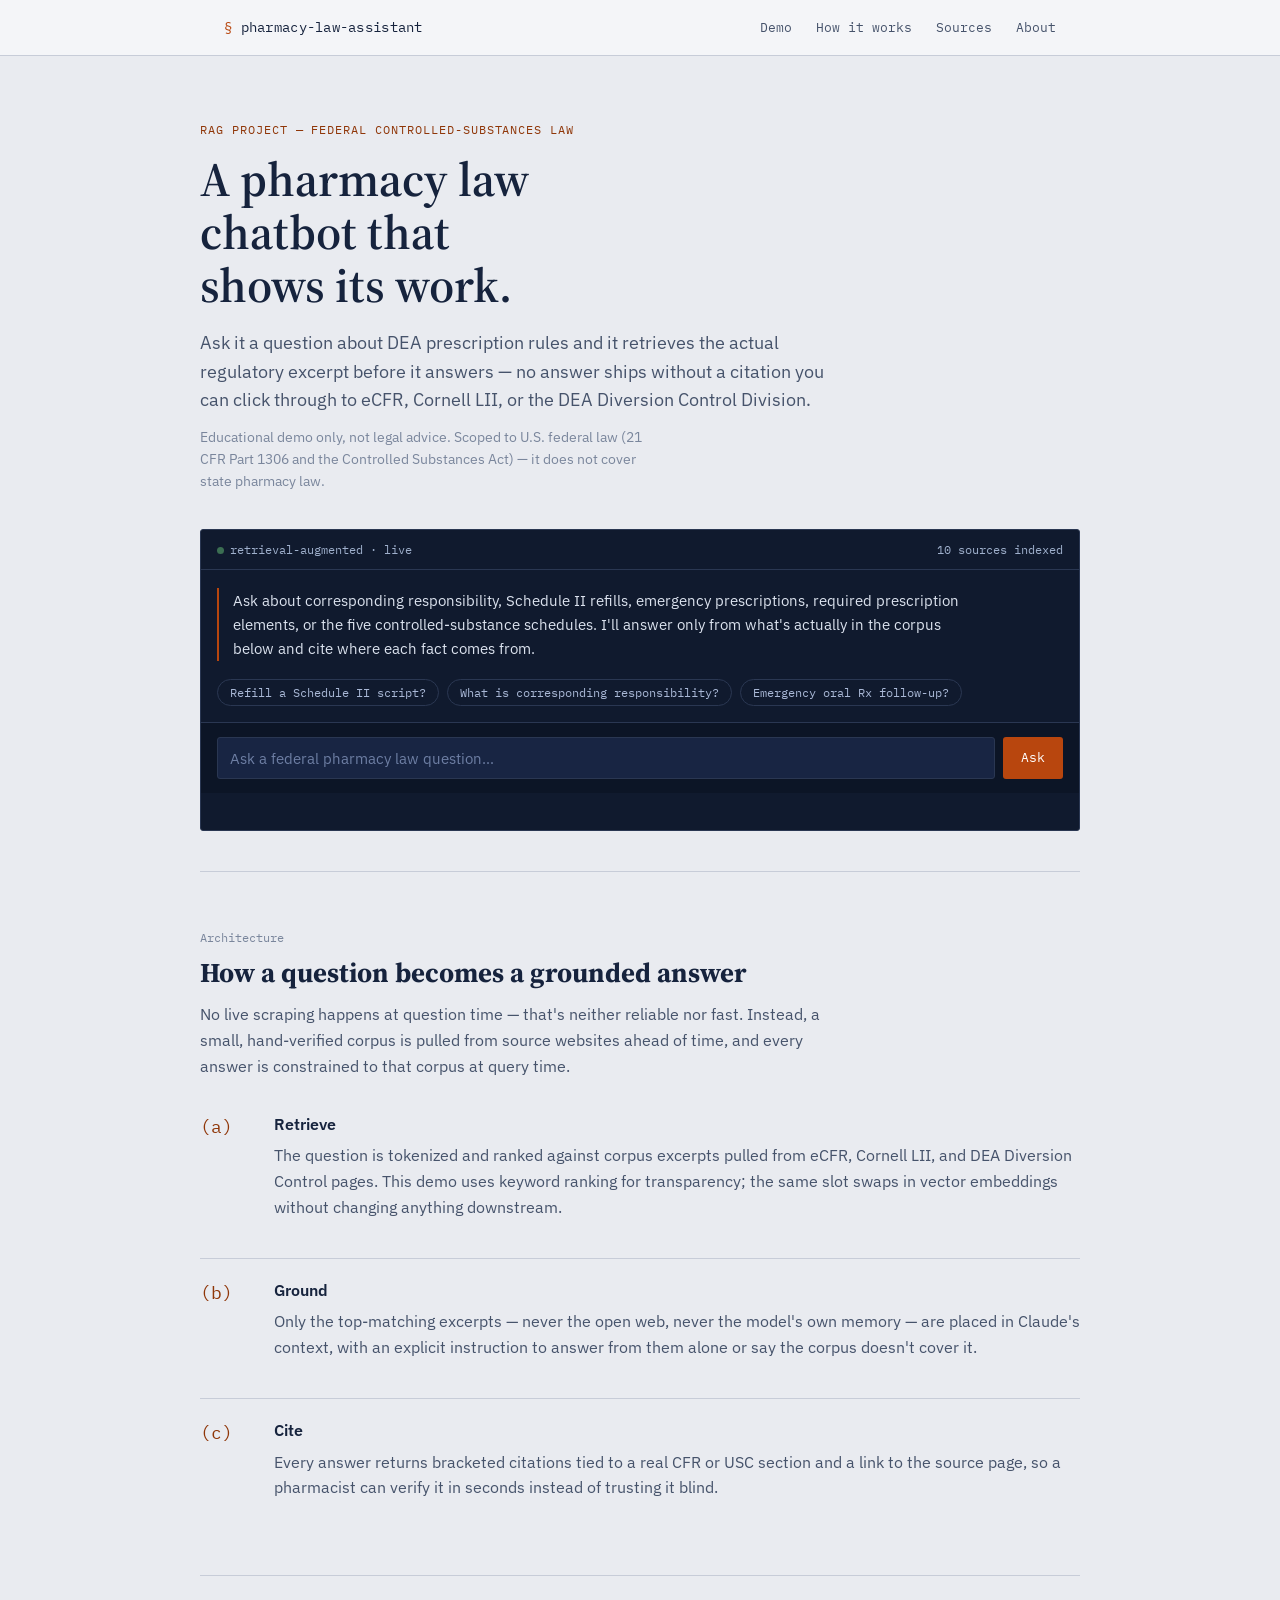
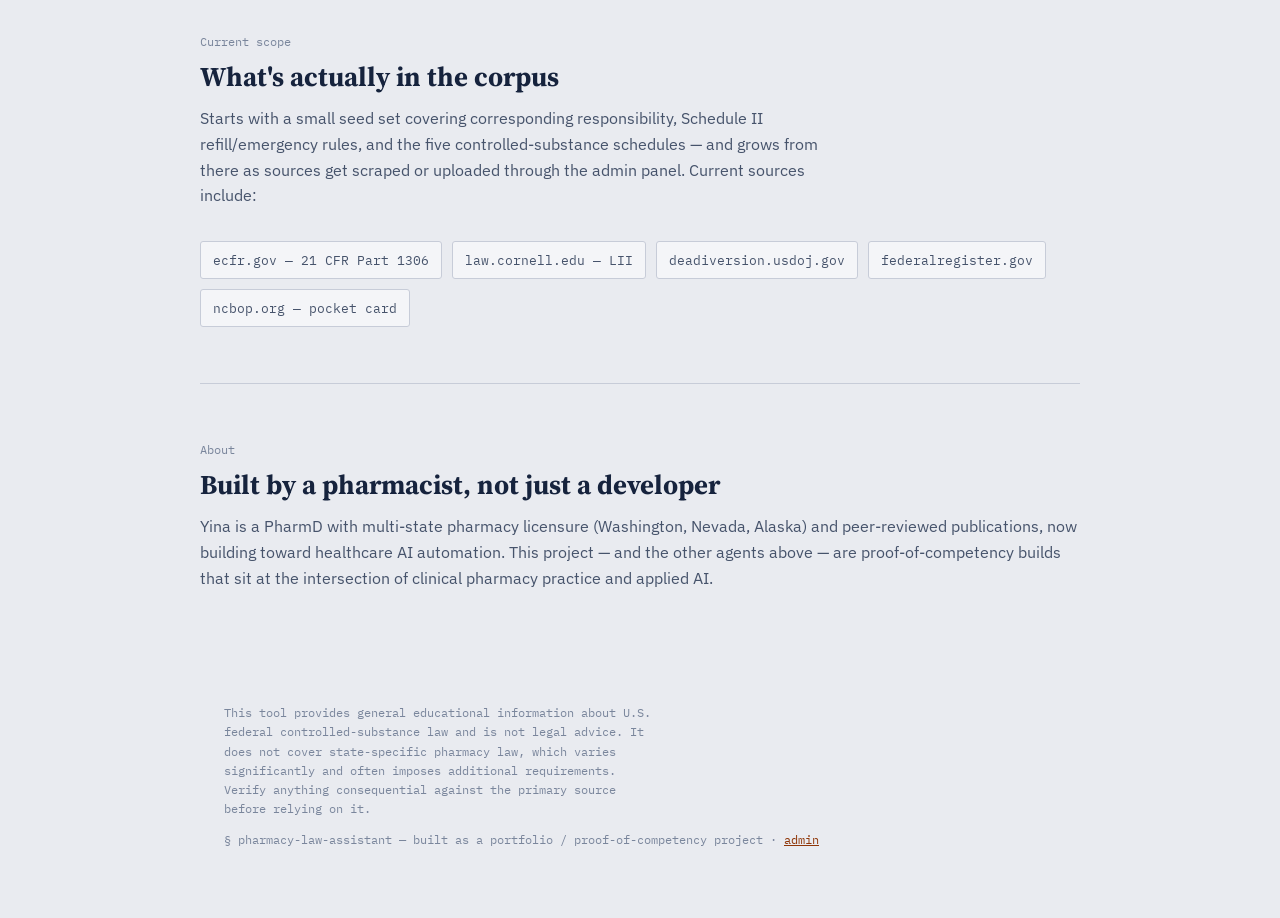
==== index.html @ c4effa5c "Update index page" ====
<!DOCTYPE html>
<html lang="en">
<head>
<meta charset="UTF-8">
<meta name="viewport" content="width=device-width, initial-scale=1.0">
<title>Pharmacy Law Assistant — RAG chatbot over federal controlled-substance law</title>
<meta name="description" content="A retrieval-augmented pharmacy law chatbot: every answer is grounded in real DEA and CFR text, with citations back to the source.">
<link rel="preconnect" href="https://fonts.googleapis.com">
<link rel="preconnect" href="https://fonts.gstatic.com" crossorigin>
<link href="https://fonts.googleapis.com/css2?family=Source+Serif+4:opsz,wght@8..60,500;8..60,600;8..60,700&family=IBM+Plex+Sans:wght@400;500;600&family=IBM+Plex+Mono:wght@400;500&display=swap" rel="stylesheet">
<link rel="stylesheet" href="styles.css">
</head>
<body>

<header class="site-header">
  <div class="wrap">
    <a class="brand" href="#top"><span class="brand-mark">§</span> pharmacy-law-assistant</a>
    <nav class="site-nav">
      <a href="#demo">Demo</a>
      <a href="#how">How it works</a>
      <a href="#scope">Sources</a>
     <!-- <a href="#projects">Other projects</a> -->
      <a href="#about">About</a>
    </nav>
  </div>
</header>

<main id="top">
  <section class="hero wrap">
    <p class="eyebrow">RAG project — federal controlled-substances law</p>
    <h1>A pharmacy law chatbot that shows its work.</h1>
    <p class="lede">
      Ask it a question about DEA prescription rules and it retrieves the actual regulatory
      excerpt before it answers — no answer ships without a citation you can click through
      to eCFR, Cornell LII, or the DEA Diversion Control Division.
    </p>
    <p class="disclaimer-line">
      Educational demo only, not legal advice. Scoped to U.S. federal law (21 CFR Part 1306
      and the Controlled Substances Act) — it does not cover state pharmacy law.
    </p>

    <div class="demo" id="demo">
      <div class="demo-titlebar">
        <span><span class="dot"></span>retrieval-augmented · live</span>
        <span id="corpus-count">10 sources indexed</span>
      </div>
      <div id="chat-log">
        <div class="msg msg-answer">
          <div class="answer-text">Ask about corresponding responsibility, Schedule II refills, emergency prescriptions, required prescription elements, or the five controlled-substance schedules. I'll answer only from what's actually in the corpus below and cite where each fact comes from.</div>
        </div>
      </div>
      <div class="chip-row">
        <button class="sample-chip" type="button" data-q="Can a pharmacist refill a Schedule II prescription?">Refill a Schedule II script?</button>
        <button class="sample-chip" type="button" data-q="What does corresponding responsibility mean for a pharmacist?">What is corresponding responsibility?</button>
        <button class="sample-chip" type="button" data-q="What has to happen after a doctor calls in an emergency Schedule II prescription?">Emergency oral Rx follow-up?</button>
      </div>
      <form class="demo-form" id="chat-form">
        <input type="text" id="chat-input" placeholder="Ask a federal pharmacy law question…" autocomplete="off" maxlength="300">
        <button type="submit" id="chat-submit">Ask</button>
      </form>
      <p class="demo-note" id="demo-note"></p>
    </div>
  </section>

  <section class="block wrap" id="how">
    <p class="section-kicker">Architecture</p>
    <h2>How a question becomes a grounded answer</h2>
    <p class="intro">
      No live scraping happens at question time — that's neither reliable nor fast. Instead,
      a small, hand-verified corpus is pulled from source websites ahead of time, and every
      answer is constrained to that corpus at query time.
    </p>
    <div class="clauses">
      <div class="clause">
        <div class="letter">(a)</div>
        <div>
          <h3>Retrieve</h3>
          <p>The question is tokenized and ranked against corpus excerpts pulled from eCFR, Cornell LII, and DEA Diversion Control pages. This demo uses keyword ranking for transparency; the same slot swaps in vector embeddings without changing anything downstream.</p>
        </div>
      </div>
      <div class="clause">
        <div class="letter">(b)</div>
        <div>
          <h3>Ground</h3>
          <p>Only the top-matching excerpts — never the open web, never the model's own memory — are placed in Claude's context, with an explicit instruction to answer from them alone or say the corpus doesn't cover it.</p>
        </div>
      </div>
      <div class="clause">
        <div class="letter">(c)</div>
        <div>
          <h3>Cite</h3>
          <p>Every answer returns bracketed citations tied to a real CFR or USC section and a link to the source page, so a pharmacist can verify it in seconds instead of trusting it blind.</p>
        </div>
      </div>
    </div>
  </section>

  <section class="block wrap" id="scope">
    <p class="section-kicker">Current scope</p>
    <h2>What's actually in the corpus</h2>
    <p class="intro">
      Starts with a small seed set covering corresponding responsibility, Schedule II
      refill/emergency rules, and the five controlled-substance schedules — and grows
      from there as sources get scraped or uploaded through the admin panel. Current sources include:
    </p>
    <div class="source-list">
      <a class="source-pill" href="https://www.ecfr.gov/current/title-21/chapter-II/part-1306" target="_blank" rel="noopener">ecfr.gov — 21 CFR Part 1306</a>
      <a class="source-pill" href="https://www.law.cornell.edu/uscode/text/21/812" target="_blank" rel="noopener">law.cornell.edu — LII</a>
      <a class="source-pill" href="https://www.deadiversion.usdoj.gov/faq/prescriptions-faq.html" target="_blank" rel="noopener">deadiversion.usdoj.gov</a>
      <a class="source-pill" href="https://www.federalregister.gov" target="_blank" rel="noopener">federalregister.gov</a>
      <a class="source-pill" href="https://www.ncbop.org" target="_blank" rel="noopener">ncbop.org — pocket card</a>
    </div>
  </section>
<!--
  <section class="block wrap" id="projects">
    <p class="section-kicker">Portfolio</p>
    <h2>Other clinical AI agents in progress</h2>
    <p class="intro">Part of a broader set of clinical AI agents built to demonstrate applied pharmacy + AI competency.</p>
    <div class="docket">
      <div class="docket-row">
        <div class="no">01</div>
        <div>
          <h3>Polypharmacy reconciliation agent</h3>
          <p>Helps caregivers reconcile medication lists across prescribers and flag interactions.</p>
        </div>
      </div>
      <div class="docket-row">
        <div class="no">02</div>
        <div>
          <h3>OTC / supplement safety assistant</h3>
          <p>Screens over-the-counter and supplement combinations for interaction and duplication risk.</p>
        </div>
      </div>
      <div class="docket-row">
        <div class="no">03</div>
        <div>
          <h3>Drug shortage finder</h3>
          <p>Surfaces current shortage status and clinically reasonable alternatives.</p>
        </div>
      </div>
      <div class="docket-row">
        <div class="no">04</div>
        <div>
          <h3>Clinical trial matching agent</h3>
          <p>Matches patient profiles against active trial eligibility criteria.</p>
        </div>
      </div>
      <div class="docket-row">
        <div class="no">05</div>
        <div>
          <h3>Prior authorization documentation assistant</h3>
          <p>Two-stage assistant that drafts and then reviews PA documentation before submission.</p>
        </div>
      </div>
    </div>
  </section>
-->

  <section class="block wrap" id="about">
    <p class="section-kicker">About</p>
    <h2>Built by a pharmacist, not just a developer</h2>
    <div class="about-grid">
      <p>
        Yina is a PharmD with multi-state pharmacy licensure (Washington, Nevada, Alaska) and
        peer-reviewed publications, now building toward healthcare AI automation. This project —
        and the other agents above — are proof-of-competency builds that sit at the intersection
        of clinical pharmacy practice and applied AI.
      </p>
    </div>
  </section>
</main>

<footer class="site-footer">
  <div class="wrap">
    <p class="foot-disclaimer">
      This tool provides general educational information about U.S. federal controlled-substance
      law and is not legal advice. It does not cover state-specific pharmacy law, which varies
      significantly and often imposes additional requirements. Verify anything consequential
      against the primary source before relying on it.
    </p>
    <p>§ pharmacy-law-assistant — built as a portfolio / proof-of-competency project · <a href="admin.html">admin</a></p>
  </div>
</footer>

<script src="script.js"></script>
</body>
</html>
---- styles.css ----
/* ---------------------------------------------------------------------
   Design tokens
   Subject: federal pharmacy/controlled-substance law. The palette leans
   on statute-paper cool grey and prescription-label amber; the numbered
   citation is a real structural device here, not decoration — the
   content genuinely is organized by CFR section numbers.
--------------------------------------------------------------------- */
:root {
  --paper: #e9ebf0;
  --paper-raised: #f4f5f8;
  --ink: #16233d;
  --ink-soft: #46536b;
  --ink-faint: #7a869c;
  --line: #c7ccd8;
  --amber: #b8460e;
  --amber-dark: #8f3608;
  --amber-tint: #f0dfd2;
  --panel-dark: #101a2e;
  --panel-dark-line: #2a3752;
  --ok: #3b6e52;

  --font-display: "Source Serif 4", Georgia, serif;
  --font-body: "IBM Plex Sans", -apple-system, BlinkMacSystemFont, sans-serif;
  --font-mono: "IBM Plex Mono", ui-monospace, SFMono-Regular, monospace;

  --radius: 3px;
  --max: 880px;
}

* { box-sizing: border-box; }

html {
  scroll-behavior: smooth;
}

@media (prefers-reduced-motion: reduce) {
  html { scroll-behavior: auto; }
  * { animation-duration: 0.01ms !important; transition-duration: 0.01ms !important; }
}

body {
  margin: 0;
  background: var(--paper);
  color: var(--ink);
  font-family: var(--font-body);
  font-size: 16px;
  line-height: 1.6;
  -webkit-font-smoothing: antialiased;
}

a { color: var(--amber-dark); }
a:hover { color: var(--amber); }

:focus-visible {
  outline: 2px solid var(--amber);
  outline-offset: 2px;
}

.wrap {
  max-width: var(--max);
  margin: 0 auto;
  padding: 0 24px;
}

/* ---------------------------------- header ---------------------------- */
.site-header {
  border-bottom: 1px solid var(--line);
  background: var(--paper-raised);
  position: sticky;
  top: 0;
  z-index: 20;
}

.site-header .wrap {
  display: flex;
  align-items: baseline;
  justify-content: space-between;
  padding-top: 16px;
  padding-bottom: 16px;
}

.brand {
  font-family: var(--font-mono);
  font-size: 14px;
  letter-spacing: 0.02em;
  color: var(--ink);
  text-decoration: none;
}

.brand .brand-mark { color: var(--amber); }

.site-nav {
  display: flex;
  gap: 24px;
  font-family: var(--font-mono);
  font-size: 13px;
}

.site-nav a {
  color: var(--ink-soft);
  text-decoration: none;
}

.site-nav a:hover { color: var(--amber-dark); }

/* ---------------------------------- hero ------------------------------ */
.hero {
  padding: 64px 0 40px;
  border-bottom: 1px solid var(--line);
}

.eyebrow {
  font-family: var(--font-mono);
  font-size: 12px;
  letter-spacing: 0.08em;
  text-transform: uppercase;
  color: var(--amber-dark);
  margin: 0 0 14px;
}

.hero h1 {
  font-family: var(--font-display);
  font-weight: 600;
  font-size: clamp(2rem, 4.5vw, 3rem);
  line-height: 1.1;
  margin: 0 0 18px;
  max-width: 15ch;
}

.hero p.lede {
  font-size: 1.1rem;
  color: var(--ink-soft);
  max-width: 58ch;
  margin: 0 0 8px;
}

.hero .disclaimer-line {
  font-size: 0.85rem;
  color: var(--ink-faint);
  max-width: 58ch;
}

/* ---------------------------------- chat demo -------------------------- */
.demo {
  margin-top: 36px;
  border: 1px solid var(--panel-dark-line);
  border-radius: var(--radius);
  background: var(--panel-dark);
  overflow: hidden;
}

.demo-titlebar {
  display: flex;
  align-items: center;
  justify-content: space-between;
  padding: 10px 16px;
  border-bottom: 1px solid var(--panel-dark-line);
  font-family: var(--font-mono);
  font-size: 12px;
  color: #9fb0cc;
}

.demo-titlebar .dot {
  display: inline-block;
  width: 7px;
  height: 7px;
  border-radius: 50%;
  background: var(--ok);
  margin-right: 6px;
}

#chat-log {
  max-height: 420px;
  overflow-y: auto;
  padding: 18px 16px;
  display: flex;
  flex-direction: column;
  gap: 16px;
}

.msg {
  max-width: 90%;
}

.msg-question {
  align-self: flex-end;
  color: #eef1f8;
  font-family: var(--font-body);
  font-size: 0.95rem;
  background: #1c2d4d;
  border: 1px solid var(--panel-dark-line);
  padding: 10px 14px;
  border-radius: var(--radius);
}

.msg-answer {
  align-self: flex-start;
  color: #dbe2ee;
  font-size: 0.95rem;
}

.msg-answer .answer-text {
  border-left: 2px solid var(--amber);
  padding-left: 14px;
  white-space: pre-wrap;
}

.msg-answer .sources {
  margin-top: 10px;
  padding-left: 14px;
  display: flex;
  flex-wrap: wrap;
  gap: 6px;
}

.source-chip {
  font-family: var(--font-mono);
  font-size: 11.5px;
  color: #cfe3d4;
  background: rgba(59, 110, 82, 0.18);
  border: 1px solid rgba(59, 110, 82, 0.45);
  border-radius: 999px;
  padding: 3px 10px;
  text-decoration: none;
}

.source-chip:hover { color: #ffffff; }

.msg-error .answer-text { border-left-color: #b8460e; color: #f1c9b8; }

.demo-form {
  display: flex;
  gap: 8px;
  padding: 14px 16px;
  border-top: 1px solid var(--panel-dark-line);
  background: #0c1526;
}

.demo-form input[type="text"] {
  flex: 1;
  background: #182543;
  border: 1px solid var(--panel-dark-line);
  color: #eef1f8;
  font-family: var(--font-body);
  font-size: 0.95rem;
  padding: 10px 12px;
  border-radius: var(--radius);
}

.demo-form input[type="text"]::placeholder { color: #6d7ea3; }

.demo-form button {
  font-family: var(--font-mono);
  font-size: 13px;
  background: var(--amber);
  color: #fff;
  border: none;
  border-radius: var(--radius);
  padding: 0 18px;
  cursor: pointer;
}

.demo-form button:hover { background: var(--amber-dark); }
.demo-form button:disabled { opacity: 0.5; cursor: default; }

.chip-row {
  display: flex;
  flex-wrap: wrap;
  gap: 8px;
  padding: 0 16px 16px;
}

.sample-chip {
  font-family: var(--font-mono);
  font-size: 12px;
  color: #a9b8d6;
  background: transparent;
  border: 1px solid var(--panel-dark-line);
  border-radius: 999px;
  padding: 5px 12px;
  cursor: pointer;
}

.sample-chip:hover { border-color: var(--amber); color: #fff; }

.demo-note {
  font-family: var(--font-mono);
  font-size: 11.5px;
  color: #6d7ea3;
  padding: 0 16px 14px;
}

/* ---------------------------------- section shell ---------------------- */
section.block {
  padding: 56px 0;
  border-bottom: 1px solid var(--line);
}

section.block:last-of-type { border-bottom: none; }

.block h2 {
  font-family: var(--font-display);
  font-size: 1.7rem;
  margin: 0 0 8px;
}

.block .section-kicker {
  font-family: var(--font-mono);
  font-size: 12px;
  color: var(--ink-faint);
  margin: 0 0 4px;
}

.block > p.intro {
  color: var(--ink-soft);
  max-width: 62ch;
  margin: 0 0 32px;
}

/* ---------------------------------- how it works clauses ---------------- */
.clauses {
  display: grid;
  gap: 20px;
}

.clause {
  display: grid;
  grid-template-columns: 56px 1fr;
  gap: 18px;
  padding: 18px 0;
  border-top: 1px solid var(--line);
}

.clause:first-child { border-top: none; padding-top: 0; }

.clause .letter {
  font-family: var(--font-mono);
  color: var(--amber-dark);
  font-size: 1.1rem;
  padding-top: 2px;
}

.clause h3 {
  margin: 0 0 6px;
  font-family: var(--font-body);
  font-weight: 600;
  font-size: 1.02rem;
}

.clause p {
  margin: 0;
  color: var(--ink-soft);
}

/* ---------------------------------- source chips ------------------------ */
.source-list {
  display: flex;
  flex-wrap: wrap;
  gap: 10px;
}

.source-pill {
  font-family: var(--font-mono);
  font-size: 12.5px;
  border: 1px solid var(--line);
  background: var(--paper-raised);
  border-radius: var(--radius);
  padding: 8px 12px;
  color: var(--ink-soft);
  text-decoration: none;
}

.source-pill:hover { border-color: var(--amber); color: var(--amber-dark); }

/* ---------------------------------- docket / other projects ------------- */
.docket {
  display: grid;
  gap: 0;
  border-top: 1px solid var(--line);
}

.docket-row {
  display: grid;
  grid-template-columns: 84px 1fr;
  gap: 18px;
  padding: 16px 0;
  border-bottom: 1px solid var(--line);
}

.docket-row .no {
  font-family: var(--font-mono);
  color: var(--ink-faint);
  font-size: 13px;
  padding-top: 2px;
}

.docket-row h3 {
  margin: 0 0 4px;
  font-size: 1rem;
  font-weight: 600;
}

.docket-row p {
  margin: 0;
  color: var(--ink-soft);
  font-size: 0.95rem;
}

/* ---------------------------------- about / footer ---------------------- */
.about-grid {
  display: grid;
  grid-template-columns: 1fr;
  gap: 8px;
  color: var(--ink-soft);
}

.about-grid p { margin: 0 0 12px; }

footer.site-footer {
  padding: 32px 0 56px;
  font-family: var(--font-mono);
  font-size: 12px;
  color: var(--ink-faint);
}

footer.site-footer .foot-disclaimer {
  max-width: 62ch;
  margin-bottom: 10px;
  line-height: 1.6;
}

@media (max-width: 640px) {
  .site-nav { display: none; }
  .clause, .docket-row { grid-template-columns: 40px 1fr; gap: 12px; }
}
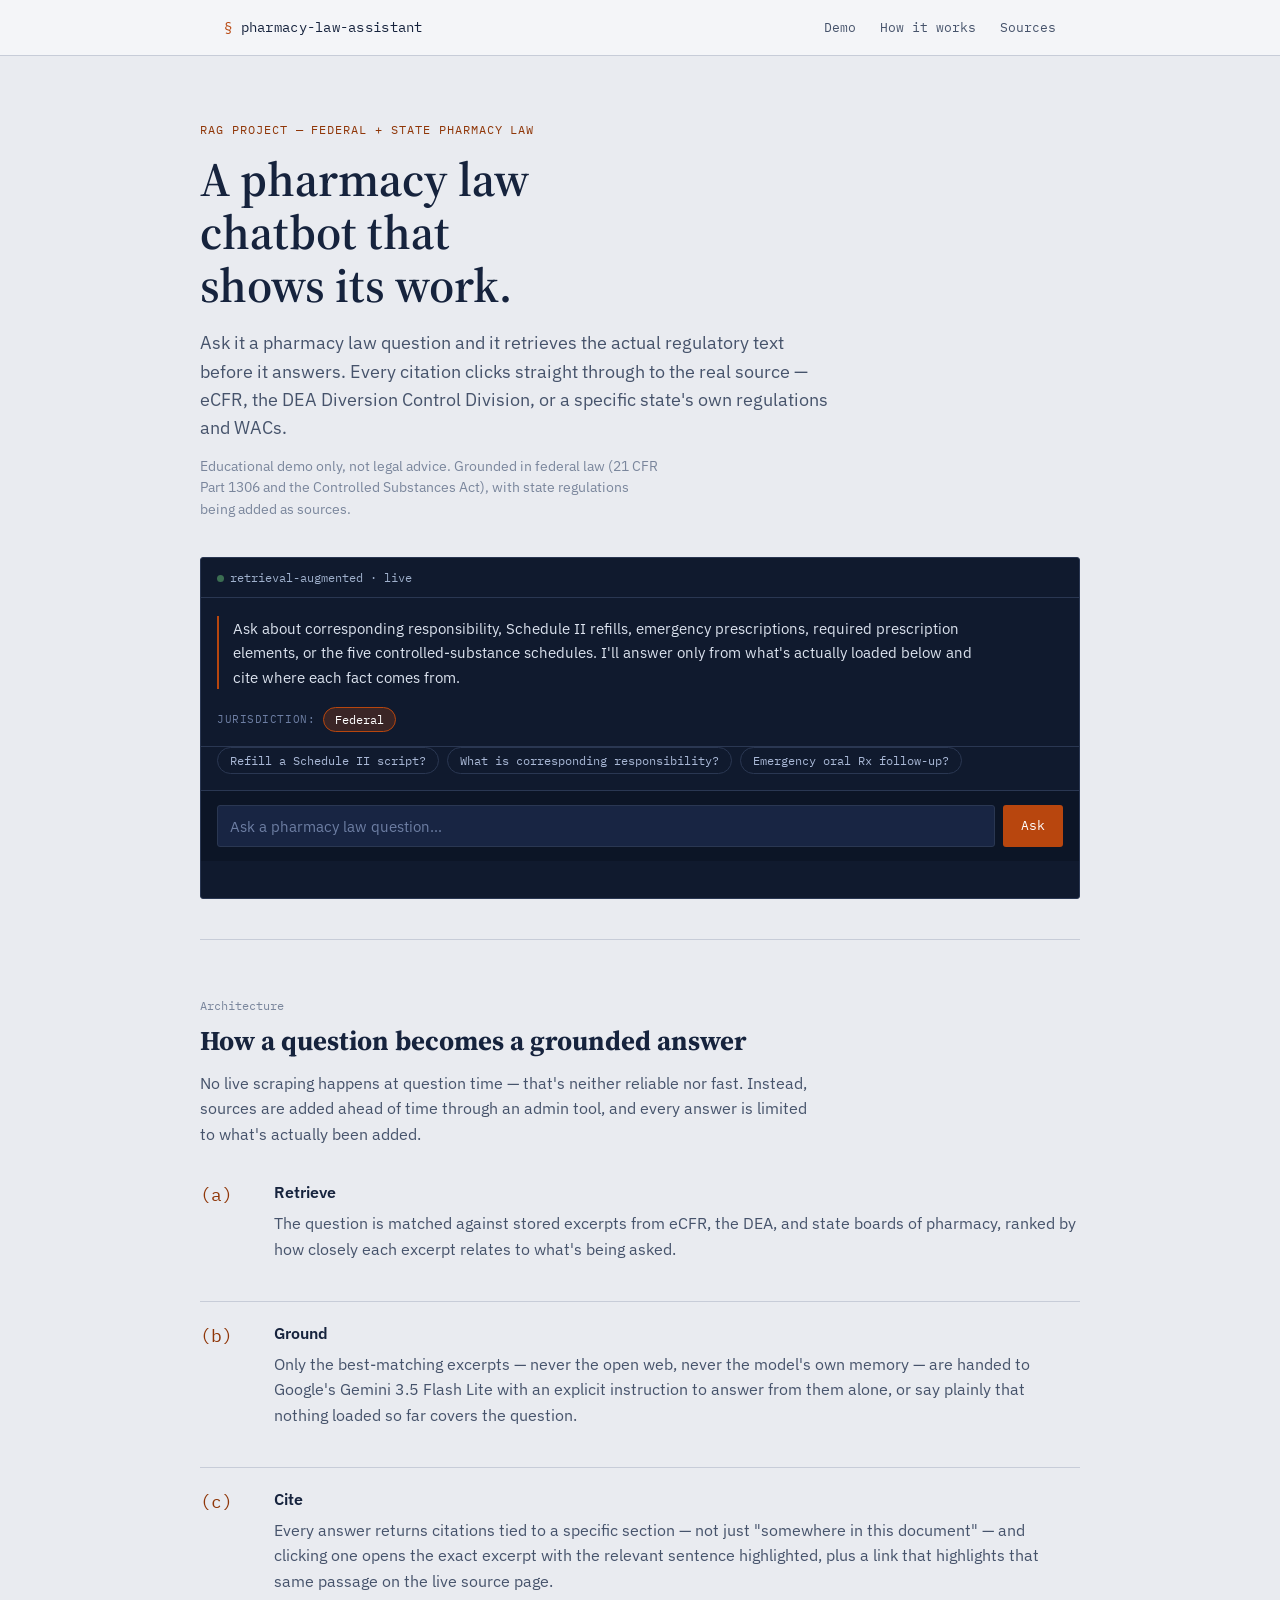
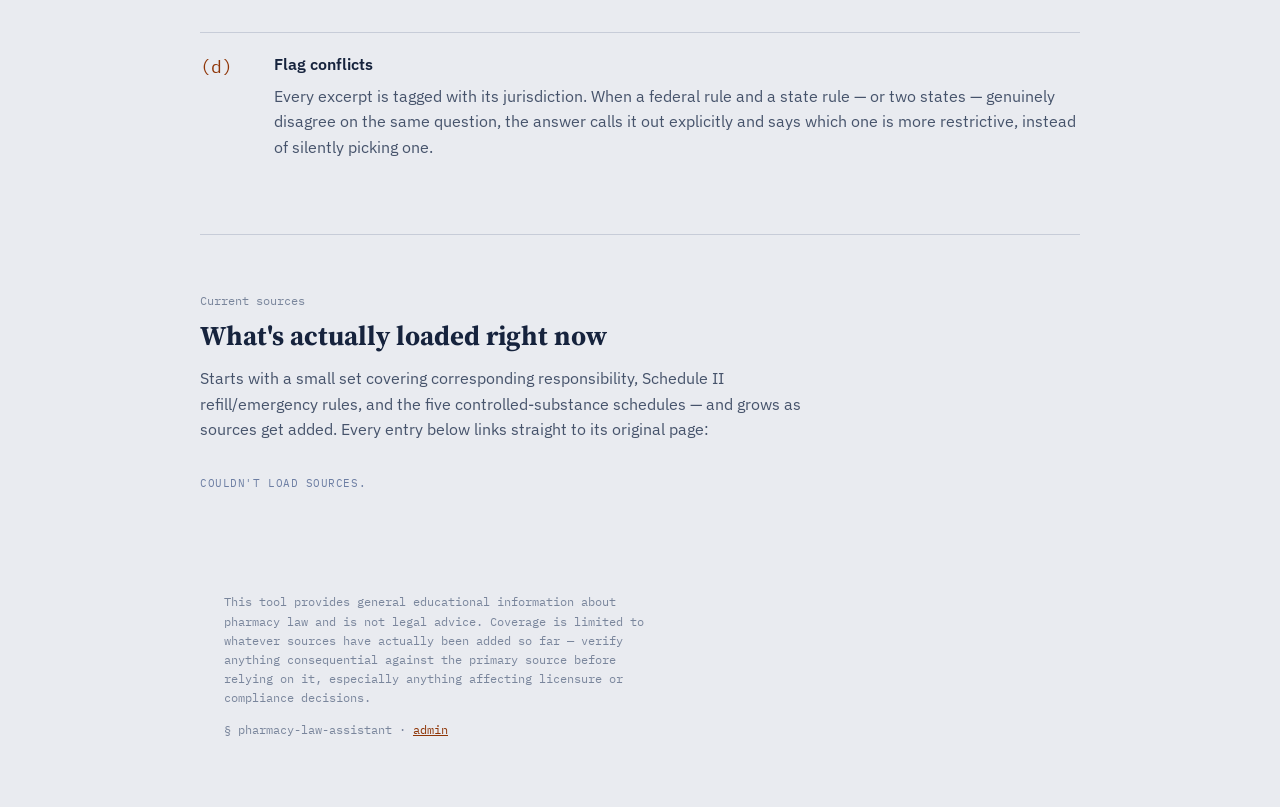
==== commit 56344e9d: "Update site files" ====
--- a/index.html
+++ b/index.html
@@ -3,8 +3,8 @@
 <head>
 <meta charset="UTF-8">
 <meta name="viewport" content="width=device-width, initial-scale=1.0">
-<title>Pharmacy Law Assistant — RAG chatbot over federal controlled-substance law</title>
-<meta name="description" content="A retrieval-augmented pharmacy law chatbot: every answer is grounded in real DEA and CFR text, with citations back to the source.">
+<title>Pharmacy Law Assistant — a grounded RAG chatbot for pharmacy law</title>
+<meta name="description" content="A retrieval-augmented pharmacy law chatbot: every answer is grounded in real federal and state regulatory text, with citations back to the exact source.">
 <link rel="preconnect" href="https://fonts.googleapis.com">
 <link rel="preconnect" href="https://fonts.gstatic.com" crossorigin>
 <link href="https://fonts.googleapis.com/css2?family=Source+Serif+4:opsz,wght@8..60,500;8..60,600;8..60,700&family=IBM+Plex+Sans:wght@400;500;600&family=IBM+Plex+Mono:wght@400;500&display=swap" rel="stylesheet">
@@ -19,35 +19,37 @@
       <a href="#demo">Demo</a>
       <a href="#how">How it works</a>
       <a href="#scope">Sources</a>
-     <!-- <a href="#projects">Other projects</a> -->
-      <a href="#about">About</a>
     </nav>
   </div>
 </header>
 
 <main id="top">
   <section class="hero wrap">
-    <p class="eyebrow">RAG project — federal controlled-substances law</p>
+    <p class="eyebrow">RAG project — federal + state pharmacy law</p>
     <h1>A pharmacy law chatbot that shows its work.</h1>
     <p class="lede">
-      Ask it a question about DEA prescription rules and it retrieves the actual regulatory
-      excerpt before it answers — no answer ships without a citation you can click through
-      to eCFR, Cornell LII, or the DEA Diversion Control Division.
+      Ask it a pharmacy law question and it retrieves the actual regulatory text before it
+      answers. Every citation clicks straight through to the real source — eCFR, the DEA
+      Diversion Control Division, or a specific state's own regulations and WACs.
     </p>
     <p class="disclaimer-line">
-      Educational demo only, not legal advice. Scoped to U.S. federal law (21 CFR Part 1306
-      and the Controlled Substances Act) — it does not cover state pharmacy law.
+      Educational demo only, not legal advice. Grounded in federal law (21 CFR Part 1306 and
+      the Controlled Substances Act), with state regulations being added as sources.
     </p>
 
     <div class="demo" id="demo">
       <div class="demo-titlebar">
         <span><span class="dot"></span>retrieval-augmented · live</span>
-        <span id="corpus-count">10 sources indexed</span>
+        <span id="corpus-count">loading…</span>
       </div>
       <div id="chat-log">
         <div class="msg msg-answer">
-          <div class="answer-text">Ask about corresponding responsibility, Schedule II refills, emergency prescriptions, required prescription elements, or the five controlled-substance schedules. I'll answer only from what's actually in the corpus below and cite where each fact comes from.</div>
+          <div class="answer-text">Ask about corresponding responsibility, Schedule II refills, emergency prescriptions, required prescription elements, or the five controlled-substance schedules. I'll answer only from what's actually loaded below and cite where each fact comes from.</div>
         </div>
+      </div>
+      <div class="jurisdiction-row" id="jurisdiction-row">
+        <span class="jurisdiction-label">Jurisdiction:</span>
+        <!-- populated at runtime from /jurisdictions -->
       </div>
       <div class="chip-row">
         <button class="sample-chip" type="button" data-q="Can a pharmacist refill a Schedule II prescription?">Refill a Schedule II script?</button>
@@ -55,7 +57,7 @@
         <button class="sample-chip" type="button" data-q="What has to happen after a doctor calls in an emergency Schedule II prescription?">Emergency oral Rx follow-up?</button>
       </div>
       <form class="demo-form" id="chat-form">
-        <input type="text" id="chat-input" placeholder="Ask a federal pharmacy law question…" autocomplete="off" maxlength="300">
+        <input type="text" id="chat-input" placeholder="Ask a pharmacy law question…" autocomplete="off" maxlength="300">
         <button type="submit" id="chat-submit">Ask</button>
       </form>
       <p class="demo-note" id="demo-note"></p>
@@ -67,105 +69,51 @@
     <h2>How a question becomes a grounded answer</h2>
     <p class="intro">
       No live scraping happens at question time — that's neither reliable nor fast. Instead,
-      a small, hand-verified corpus is pulled from source websites ahead of time, and every
-      answer is constrained to that corpus at query time.
+      sources are added ahead of time through an admin tool, and every answer is limited to
+      what's actually been added.
     </p>
     <div class="clauses">
       <div class="clause">
         <div class="letter">(a)</div>
         <div>
           <h3>Retrieve</h3>
-          <p>The question is tokenized and ranked against corpus excerpts pulled from eCFR, Cornell LII, and DEA Diversion Control pages. This demo uses keyword ranking for transparency; the same slot swaps in vector embeddings without changing anything downstream.</p>
+          <p>The question is matched against stored excerpts from eCFR, the DEA, and state boards of pharmacy, ranked by how closely each excerpt relates to what's being asked.</p>
         </div>
       </div>
       <div class="clause">
         <div class="letter">(b)</div>
         <div>
           <h3>Ground</h3>
-          <p>Only the top-matching excerpts — never the open web, never the model's own memory — are placed in Claude's context, with an explicit instruction to answer from them alone or say the corpus doesn't cover it.</p>
+          <p>Only the best-matching excerpts — never the open web, never the model's own memory — are handed to Google's Gemini 3.5 Flash Lite with an explicit instruction to answer from them alone, or say plainly that nothing loaded so far covers the question.</p>
         </div>
       </div>
       <div class="clause">
         <div class="letter">(c)</div>
         <div>
           <h3>Cite</h3>
-          <p>Every answer returns bracketed citations tied to a real CFR or USC section and a link to the source page, so a pharmacist can verify it in seconds instead of trusting it blind.</p>
+          <p>Every answer returns citations tied to a specific section — not just "somewhere in this document" — and clicking one opens the exact excerpt with the relevant sentence highlighted, plus a link that highlights that same passage on the live source page.</p>
+        </div>
+      </div>
+      <div class="clause">
+        <div class="letter">(d)</div>
+        <div>
+          <h3>Flag conflicts</h3>
+          <p>Every excerpt is tagged with its jurisdiction. When a federal rule and a state rule — or two states — genuinely disagree on the same question, the answer calls it out explicitly and says which one is more restrictive, instead of silently picking one.</p>
         </div>
       </div>
     </div>
   </section>
 
   <section class="block wrap" id="scope">
-    <p class="section-kicker">Current scope</p>
-    <h2>What's actually in the corpus</h2>
+    <p class="section-kicker">Current sources</p>
+    <h2>What's actually loaded right now</h2>
     <p class="intro">
-      Starts with a small seed set covering corresponding responsibility, Schedule II
-      refill/emergency rules, and the five controlled-substance schedules — and grows
-      from there as sources get scraped or uploaded through the admin panel. Current sources include:
+      Starts with a small set covering corresponding responsibility, Schedule II
+      refill/emergency rules, and the five controlled-substance schedules — and grows as
+      sources get added. Every entry below links straight to its original page:
     </p>
-    <div class="source-list">
-      <a class="source-pill" href="https://www.ecfr.gov/current/title-21/chapter-II/part-1306" target="_blank" rel="noopener">ecfr.gov — 21 CFR Part 1306</a>
-      <a class="source-pill" href="https://www.law.cornell.edu/uscode/text/21/812" target="_blank" rel="noopener">law.cornell.edu — LII</a>
-      <a class="source-pill" href="https://www.deadiversion.usdoj.gov/faq/prescriptions-faq.html" target="_blank" rel="noopener">deadiversion.usdoj.gov</a>
-      <a class="source-pill" href="https://www.federalregister.gov" target="_blank" rel="noopener">federalregister.gov</a>
-      <a class="source-pill" href="https://www.ncbop.org" target="_blank" rel="noopener">ncbop.org — pocket card</a>
-    </div>
-  </section>
-<!--
-  <section class="block wrap" id="projects">
-    <p class="section-kicker">Portfolio</p>
-    <h2>Other clinical AI agents in progress</h2>
-    <p class="intro">Part of a broader set of clinical AI agents built to demonstrate applied pharmacy + AI competency.</p>
-    <div class="docket">
-      <div class="docket-row">
-        <div class="no">01</div>
-        <div>
-          <h3>Polypharmacy reconciliation agent</h3>
-          <p>Helps caregivers reconcile medication lists across prescribers and flag interactions.</p>
-        </div>
-      </div>
-      <div class="docket-row">
-        <div class="no">02</div>
-        <div>
-          <h3>OTC / supplement safety assistant</h3>
-          <p>Screens over-the-counter and supplement combinations for interaction and duplication risk.</p>
-        </div>
-      </div>
-      <div class="docket-row">
-        <div class="no">03</div>
-        <div>
-          <h3>Drug shortage finder</h3>
-          <p>Surfaces current shortage status and clinically reasonable alternatives.</p>
-        </div>
-      </div>
-      <div class="docket-row">
-        <div class="no">04</div>
-        <div>
-          <h3>Clinical trial matching agent</h3>
-          <p>Matches patient profiles against active trial eligibility criteria.</p>
-        </div>
-      </div>
-      <div class="docket-row">
-        <div class="no">05</div>
-        <div>
-          <h3>Prior authorization documentation assistant</h3>
-          <p>Two-stage assistant that drafts and then reviews PA documentation before submission.</p>
-        </div>
-      </div>
-    </div>
-  </section>
--->
-
-  <section class="block wrap" id="about">
-    <p class="section-kicker">About</p>
-    <h2>Built by a pharmacist, not just a developer</h2>
-    <div class="about-grid">
-      <p>
-        Yina is a PharmD with multi-state pharmacy licensure (Washington, Nevada, Alaska) and
-        peer-reviewed publications, now building toward healthcare AI automation. This project —
-        and the other agents above — are proof-of-competency builds that sit at the intersection
-        of clinical pharmacy practice and applied AI.
-      </p>
+    <div class="source-list" id="source-list">
+      <span class="jurisdiction-label">loading…</span>
     </div>
   </section>
 </main>
@@ -173,14 +121,26 @@
 <footer class="site-footer">
   <div class="wrap">
     <p class="foot-disclaimer">
-      This tool provides general educational information about U.S. federal controlled-substance
-      law and is not legal advice. It does not cover state-specific pharmacy law, which varies
-      significantly and often imposes additional requirements. Verify anything consequential
-      against the primary source before relying on it.
+      This tool provides general educational information about pharmacy law and is not legal
+      advice. Coverage is limited to whatever sources have actually been added so far — verify
+      anything consequential against the primary source before relying on it, especially
+      anything affecting licensure or compliance decisions.
     </p>
-    <p>§ pharmacy-law-assistant — built as a portfolio / proof-of-competency project · <a href="admin.html">admin</a></p>
+    <p>§ pharmacy-law-assistant · <a href="admin.html">admin</a></p>
   </div>
 </footer>
+
+<div class="inspector-overlay" id="inspector-overlay">
+  <div class="inspector-panel" role="dialog" aria-modal="true" aria-labelledby="inspector-title">
+    <div class="inspector-head">
+      <h3 id="inspector-title">Source</h3>
+      <button class="inspector-close" id="inspector-close" aria-label="Close">✕</button>
+    </div>
+    <div class="inspector-meta" id="inspector-meta"></div>
+    <div class="inspector-excerpt" id="inspector-excerpt"></div>
+    <div class="inspector-links" id="inspector-links"></div>
+  </div>
+</div>
 
 <script src="script.js"></script>
 </body>
--- a/styles.css
+++ b/styles.css
@@ -290,6 +290,159 @@
   padding: 0 16px 14px;
 }
 
+.jurisdiction-row {
+  display: flex;
+  flex-wrap: wrap;
+  align-items: center;
+  gap: 8px;
+  padding: 0 16px 14px;
+  border-bottom: 1px solid var(--panel-dark-line);
+}
+
+.jurisdiction-label {
+  font-family: var(--font-mono);
+  font-size: 11px;
+  color: #6d7ea3;
+  text-transform: uppercase;
+  letter-spacing: 0.05em;
+}
+
+.jur-chip {
+  font-family: var(--font-mono);
+  font-size: 11.5px;
+  color: #a9b8d6;
+  background: transparent;
+  border: 1px solid var(--panel-dark-line);
+  border-radius: 999px;
+  padding: 4px 11px;
+  cursor: pointer;
+}
+
+.jur-chip.active {
+  border-color: var(--amber);
+  color: #fff;
+  background: rgba(184, 70, 14, 0.25);
+}
+
+.jurisdiction-badge {
+  font-family: var(--font-mono);
+  font-size: 10.5px;
+  text-transform: uppercase;
+  letter-spacing: 0.04em;
+  padding: 1px 7px;
+  border-radius: 3px;
+  margin-right: 6px;
+}
+
+.jurisdiction-badge.fed {
+  background: rgba(59, 110, 82, 0.2);
+  color: #cfe3d4;
+}
+
+.jurisdiction-badge.state {
+  background: rgba(184, 70, 14, 0.22);
+  color: #f2cdb4;
+}
+
+/* ---------------------------------- source inspector modal --------------- */
+.inspector-overlay {
+  position: fixed;
+  inset: 0;
+  background: rgba(10, 16, 30, 0.6);
+  display: none;
+  align-items: flex-end;
+  justify-content: center;
+  z-index: 100;
+}
+
+.inspector-overlay.open { display: flex; }
+
+.inspector-panel {
+  background: var(--panel-dark);
+  border: 1px solid var(--panel-dark-line);
+  border-radius: var(--radius) var(--radius) 0 0;
+  max-width: 720px;
+  width: 100%;
+  max-height: 80vh;
+  overflow-y: auto;
+  padding: 20px 22px 26px;
+  color: #dbe2ee;
+}
+
+@media (min-width: 720px) {
+  .inspector-overlay { align-items: center; }
+  .inspector-panel { border-radius: var(--radius); max-height: 70vh; }
+}
+
+.inspector-head {
+  display: flex;
+  justify-content: space-between;
+  align-items: flex-start;
+  gap: 12px;
+  margin-bottom: 4px;
+}
+
+.inspector-head h3 {
+  margin: 0;
+  font-family: var(--font-display);
+  font-size: 1.15rem;
+  color: #f2f4f9;
+}
+
+.inspector-close {
+  background: transparent;
+  border: 1px solid var(--panel-dark-line);
+  color: #a9b8d6;
+  border-radius: 3px;
+  width: 30px;
+  height: 30px;
+  cursor: pointer;
+  font-size: 16px;
+  line-height: 1;
+  flex: none;
+}
+
+.inspector-meta {
+  font-family: var(--font-mono);
+  font-size: 12px;
+  color: #8fa0c2;
+  margin: 6px 0 16px;
+}
+
+.inspector-excerpt {
+  border-left: 2px solid var(--amber);
+  padding-left: 14px;
+  font-size: 0.95rem;
+  line-height: 1.65;
+}
+
+.inspector-excerpt mark {
+  background: rgba(184, 70, 14, 0.35);
+  color: #fff;
+  padding: 1px 2px;
+  border-radius: 2px;
+}
+
+.inspector-links {
+  margin-top: 18px;
+  display: flex;
+  flex-wrap: wrap;
+  gap: 10px;
+}
+
+.inspector-links a {
+  font-family: var(--font-mono);
+  font-size: 12px;
+  color: #cfe3d4;
+  background: rgba(59, 110, 82, 0.18);
+  border: 1px solid rgba(59, 110, 82, 0.45);
+  border-radius: 999px;
+  padding: 6px 12px;
+  text-decoration: none;
+}
+
+.inspector-links a:hover { color: #fff; }
+
 /* ---------------------------------- section shell ---------------------- */
 section.block {
   padding: 56px 0;
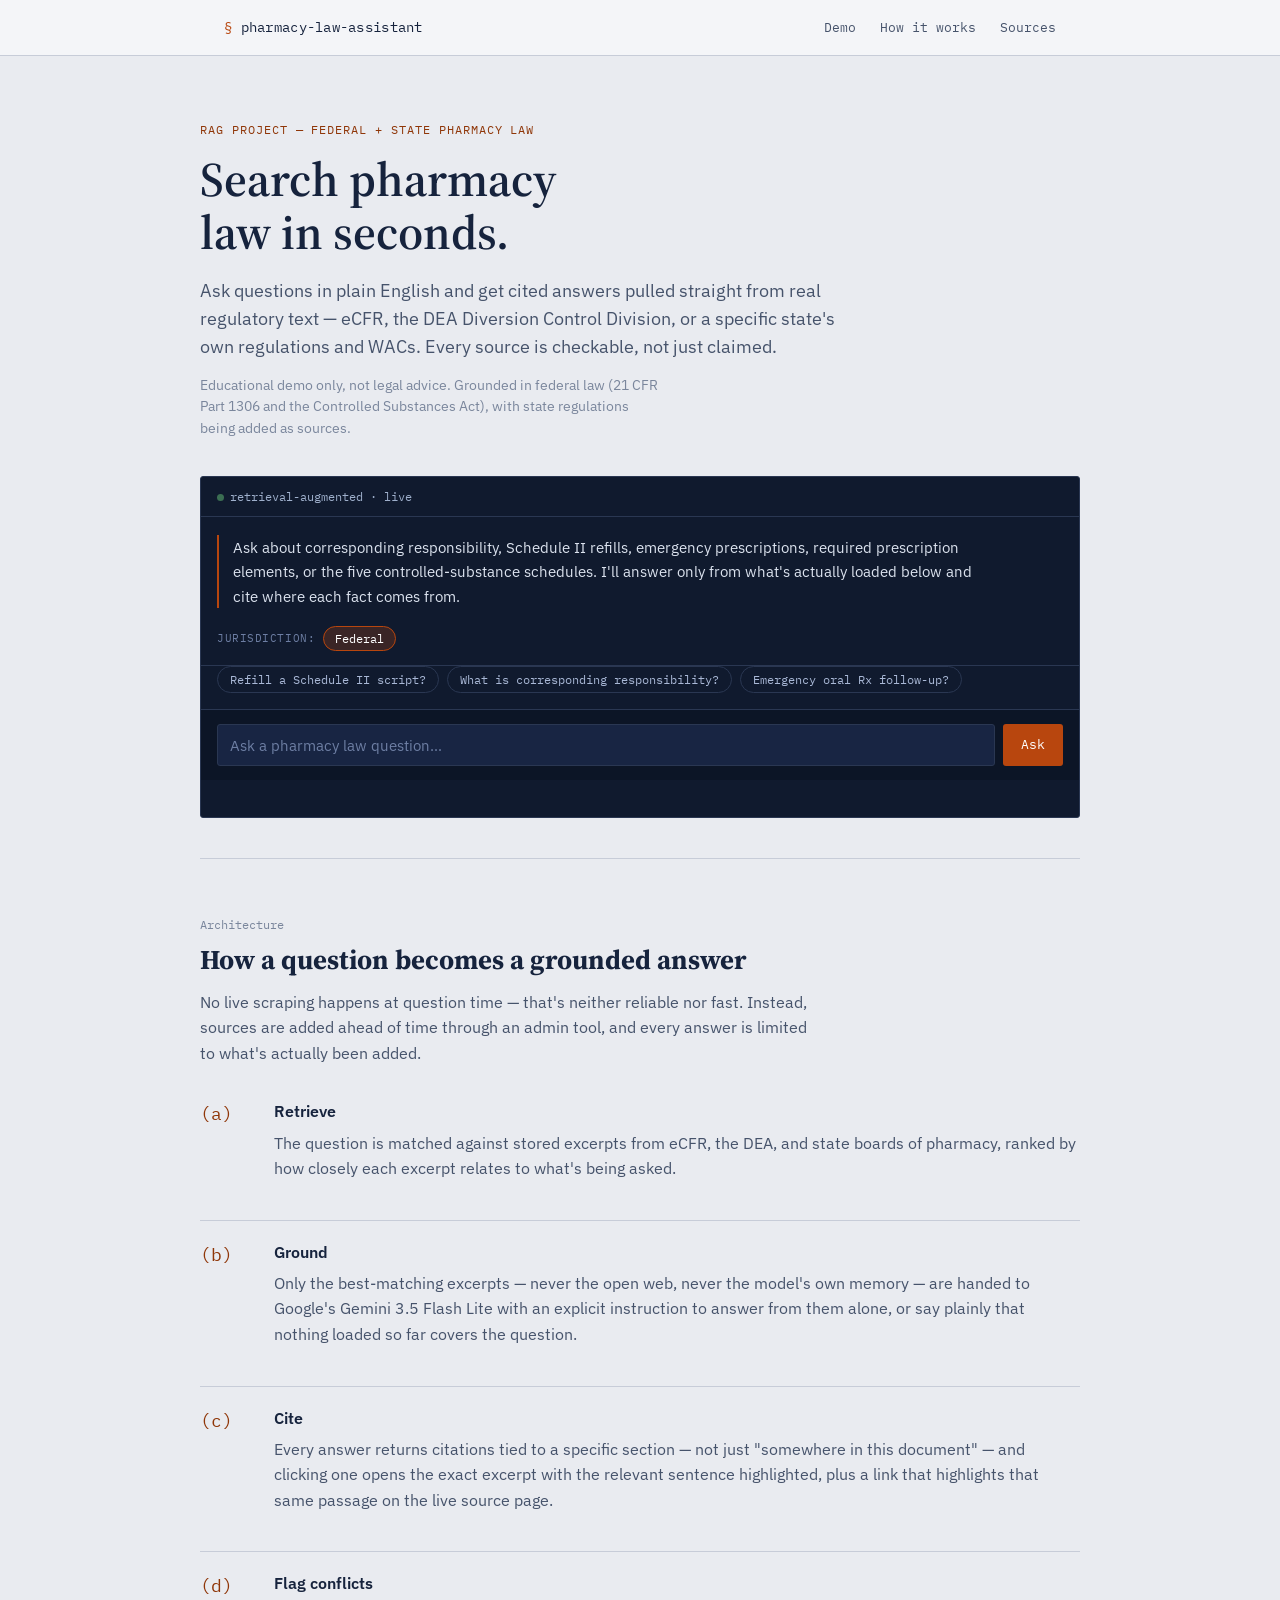
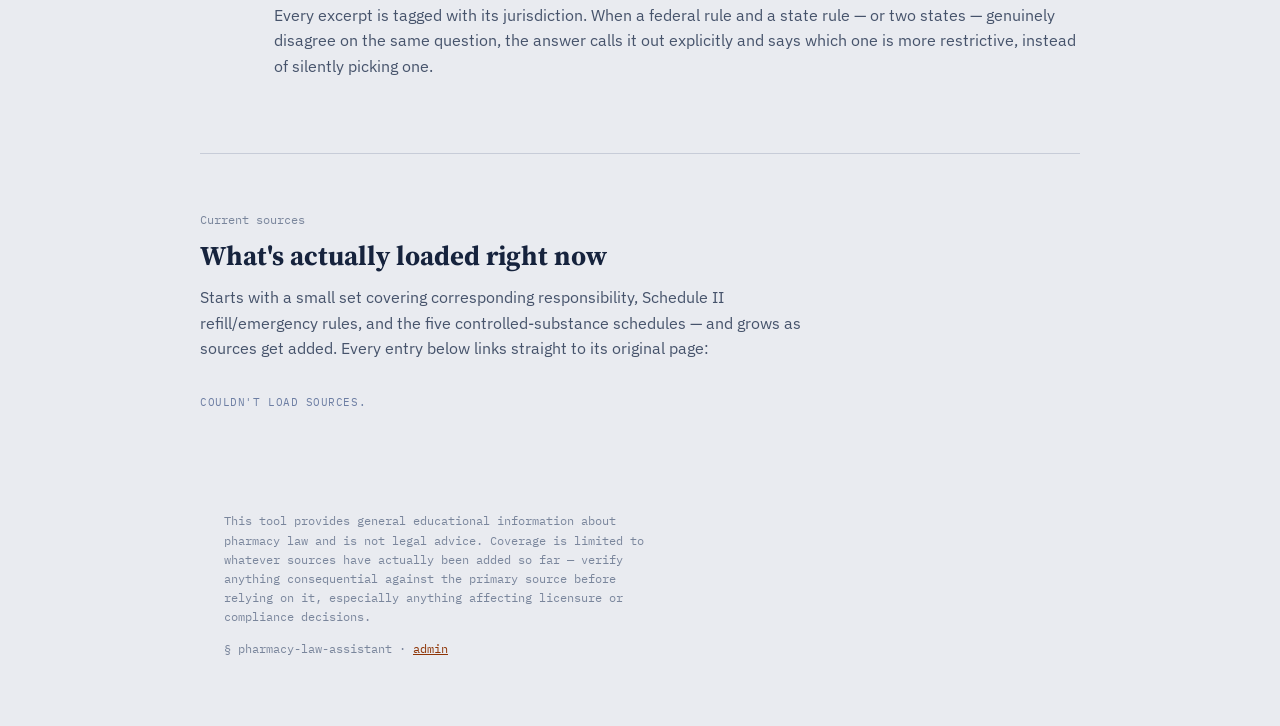
==== commit d29b1598: "Update gitignore and add source PDF exclusions" ====
--- a/index.html
+++ b/index.html
@@ -26,11 +26,11 @@
 <main id="top">
   <section class="hero wrap">
     <p class="eyebrow">RAG project — federal + state pharmacy law</p>
-    <h1>A pharmacy law chatbot that shows its work.</h1>
+    <h1>Search pharmacy law in seconds.</h1>
     <p class="lede">
-      Ask it a pharmacy law question and it retrieves the actual regulatory text before it
-      answers. Every citation clicks straight through to the real source — eCFR, the DEA
-      Diversion Control Division, or a specific state's own regulations and WACs.
+      Ask questions in plain English and get cited answers pulled straight from real
+      regulatory text — eCFR, the DEA Diversion Control Division, or a specific state's own
+      regulations and WACs. Every source is checkable, not just claimed.
     </p>
     <p class="disclaimer-line">
       Educational demo only, not legal advice. Grounded in federal law (21 CFR Part 1306 and
--- a/styles.css
+++ b/styles.css
@@ -205,28 +205,129 @@
   white-space: pre-wrap;
 }
 
-.msg-answer .sources {
-  margin-top: 10px;
+.msg-error .answer-text { border-left-color: #b8460e; color: #f1c9b8; }
+
+/* ---------------------------------- confidence badge -------------------- */
+.answer-row {
+  margin-bottom: 8px;
+}
+
+.confidence-badge {
+  display: inline-flex;
+  align-items: center;
+  gap: 6px;
+  font-family: var(--font-mono);
+  font-size: 11px;
+  text-transform: uppercase;
+  letter-spacing: 0.05em;
+  padding: 3px 10px;
+  border-radius: 999px;
+  border: 1px solid transparent;
+}
+
+.confidence-badge::before {
+  content: "";
+  width: 7px;
+  height: 7px;
+  border-radius: 50%;
+  background: currentColor;
+  flex: none;
+}
+
+.conf-green {
+  color: #7fbf9c;
+  background: rgba(59, 110, 82, 0.18);
+  border-color: rgba(59, 110, 82, 0.45);
+}
+
+.conf-yellow {
+  color: #e0b25a;
+  background: rgba(184, 143, 46, 0.18);
+  border-color: rgba(184, 143, 46, 0.45);
+}
+
+.conf-red {
+  color: #e0906f;
+  background: rgba(156, 59, 31, 0.2);
+  border-color: rgba(156, 59, 31, 0.5);
+}
+
+/* ---------------------------------- sources panel (per answer) ---------- */
+.sources-panel {
+  margin-top: 12px;
   padding-left: 14px;
-  display: flex;
-  flex-wrap: wrap;
-  gap: 6px;
-}
-
-.source-chip {
+  border-left: 2px solid var(--panel-dark-line);
+}
+
+.sources-title,
+.followups-title {
+  font-family: var(--font-mono);
+  font-size: 10.5px;
+  text-transform: uppercase;
+  letter-spacing: 0.08em;
+  color: #6d7ea3;
+  margin-bottom: 6px;
+}
+
+.source-row {
+  display: flex;
+  align-items: baseline;
+  gap: 8px;
+  width: 100%;
+  text-align: left;
+  background: transparent;
+  border: none;
+  padding: 4px 0;
+  font-family: var(--font-body);
+  font-size: 0.88rem;
+  color: #cfe3d4;
+  cursor: pointer;
+}
+
+.source-row:hover { color: #ffffff; }
+
+.source-check {
+  font-family: var(--font-mono);
+  font-size: 11px;
+  color: var(--ok);
+  flex: none;
+}
+
+.source-citation {
   font-family: var(--font-mono);
   font-size: 11.5px;
-  color: #cfe3d4;
-  background: rgba(59, 110, 82, 0.18);
-  border: 1px solid rgba(59, 110, 82, 0.45);
-  border-radius: 999px;
-  padding: 3px 10px;
-  text-decoration: none;
-}
-
-.source-chip:hover { color: #ffffff; }
-
-.msg-error .answer-text { border-left-color: #b8460e; color: #f1c9b8; }
+  color: #8fa0c2;
+}
+
+/* ---------------------------------- follow-up questions ------------------ */
+.followups-panel {
+  margin-top: 14px;
+  padding-left: 14px;
+}
+
+.followup-chip {
+  display: block;
+  width: 100%;
+  text-align: left;
+  background: transparent;
+  border: none;
+  border-top: 1px solid var(--panel-dark-line);
+  padding: 7px 0;
+  font-family: var(--font-body);
+  font-size: 0.88rem;
+  color: #a9b8d6;
+  cursor: pointer;
+}
+
+.followup-chip:first-of-type { border-top: none; }
+
+.followup-chip::before {
+  content: "→ ";
+  color: var(--amber);
+  font-family: var(--font-mono);
+}
+
+.followup-chip:hover { color: #ffffff; }
 
 .demo-form {
   display: flex;
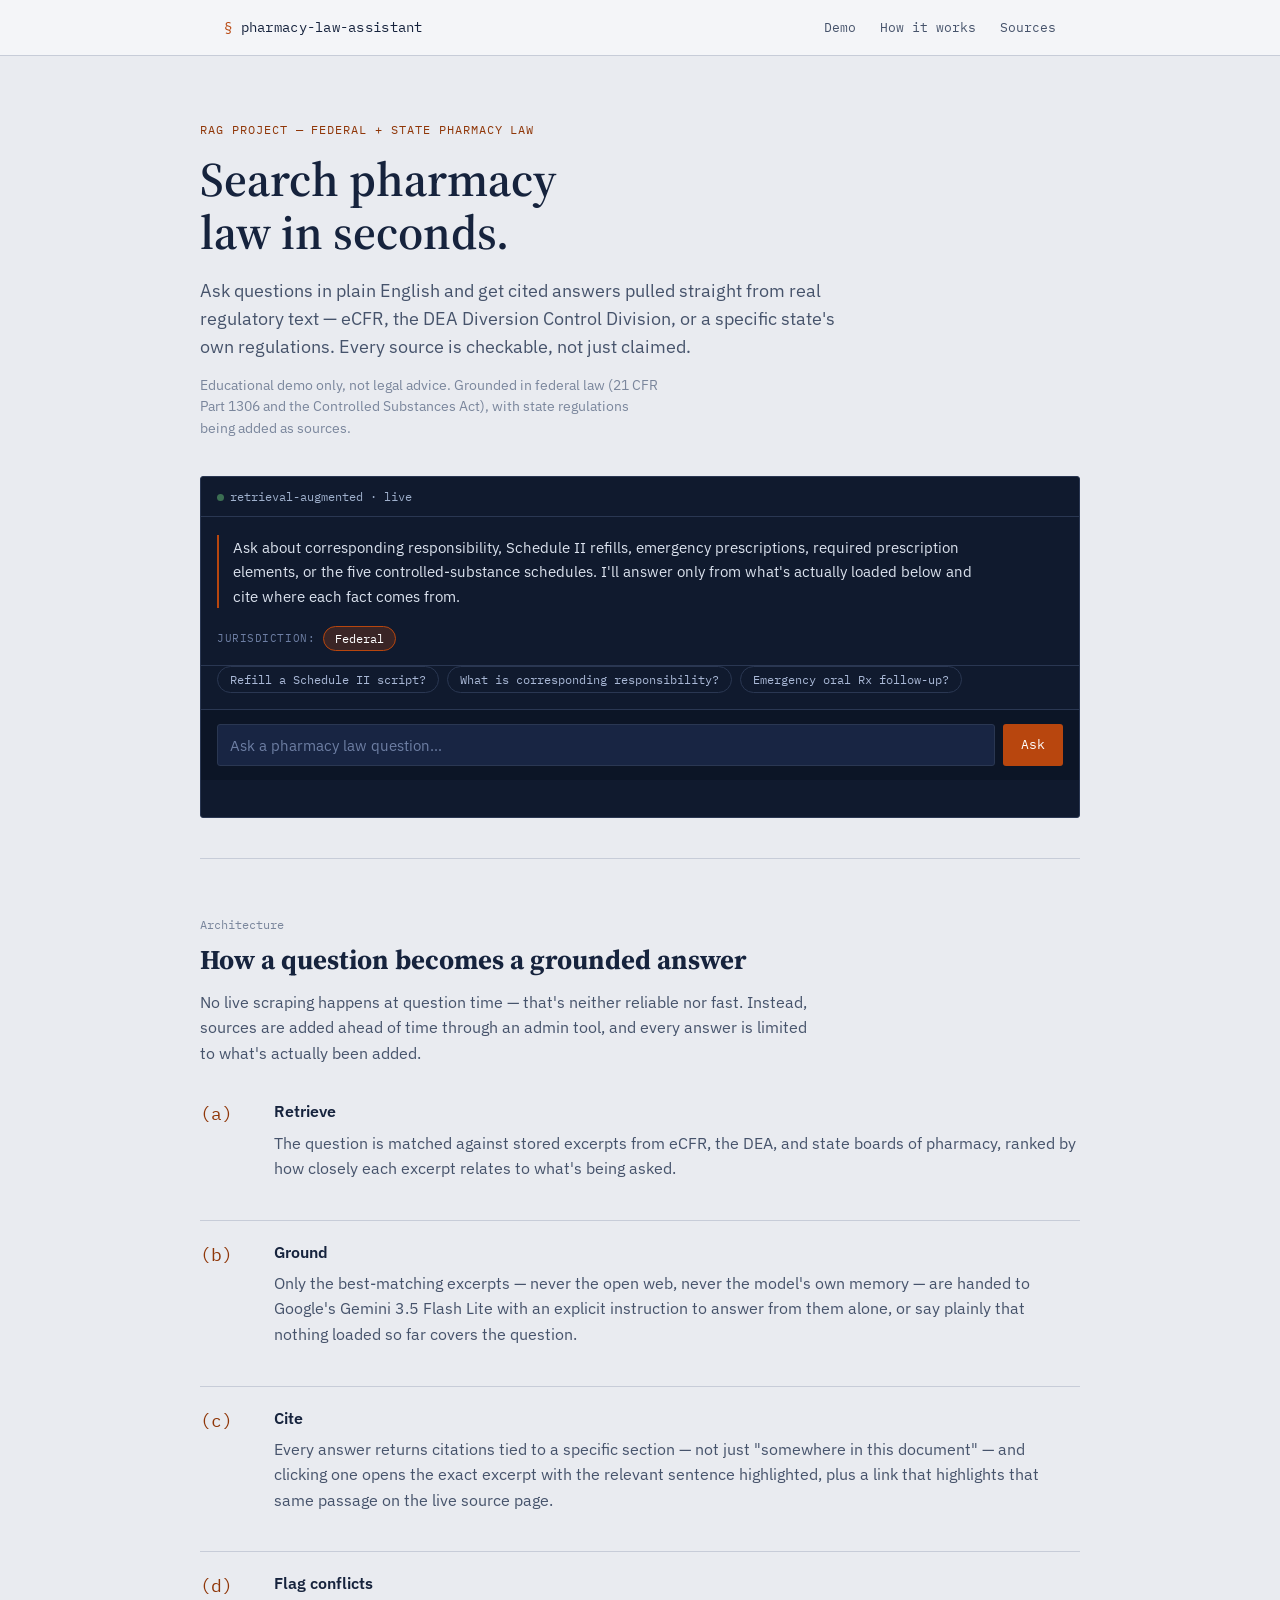
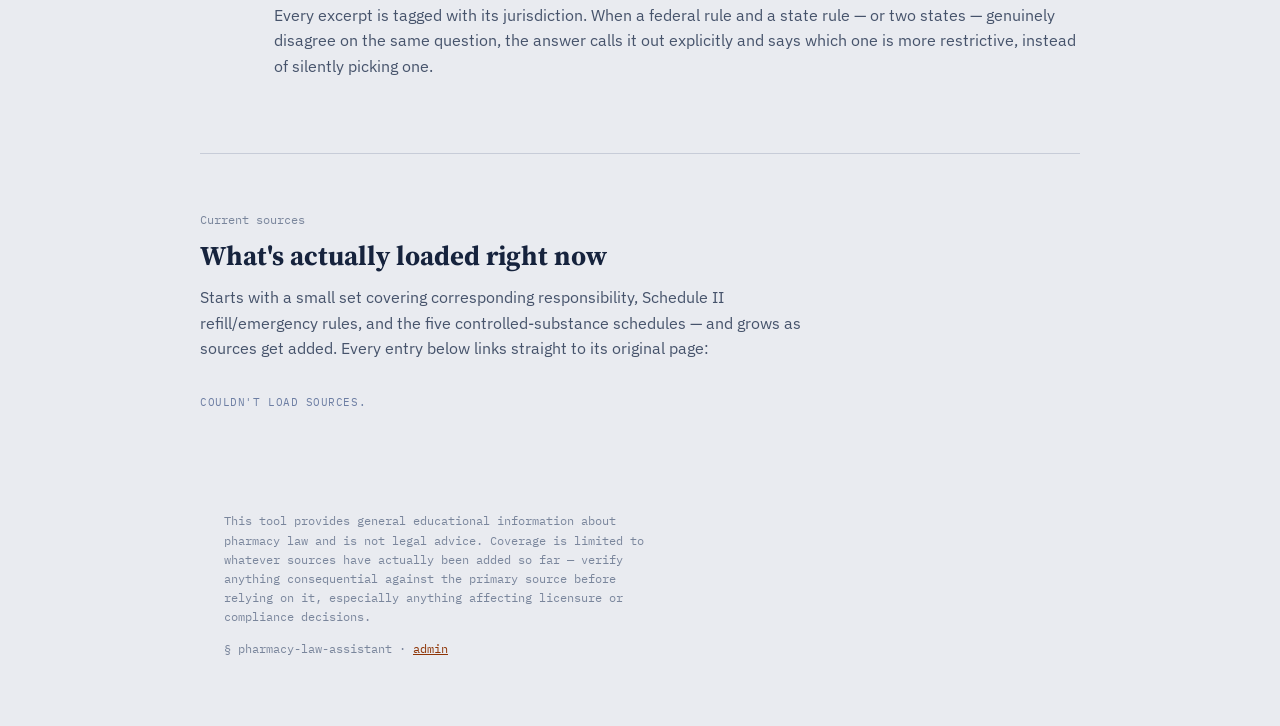
==== commit 5c86e1b7: "Update site files" ====
--- a/index.html
+++ b/index.html
@@ -30,7 +30,7 @@
     <p class="lede">
       Ask questions in plain English and get cited answers pulled straight from real
       regulatory text — eCFR, the DEA Diversion Control Division, or a specific state's own
-      regulations and WACs. Every source is checkable, not just claimed.
+      regulations. Every source is checkable, not just claimed.
     </p>
     <p class="disclaimer-line">
       Educational demo only, not legal advice. Grounded in federal law (21 CFR Part 1306 and
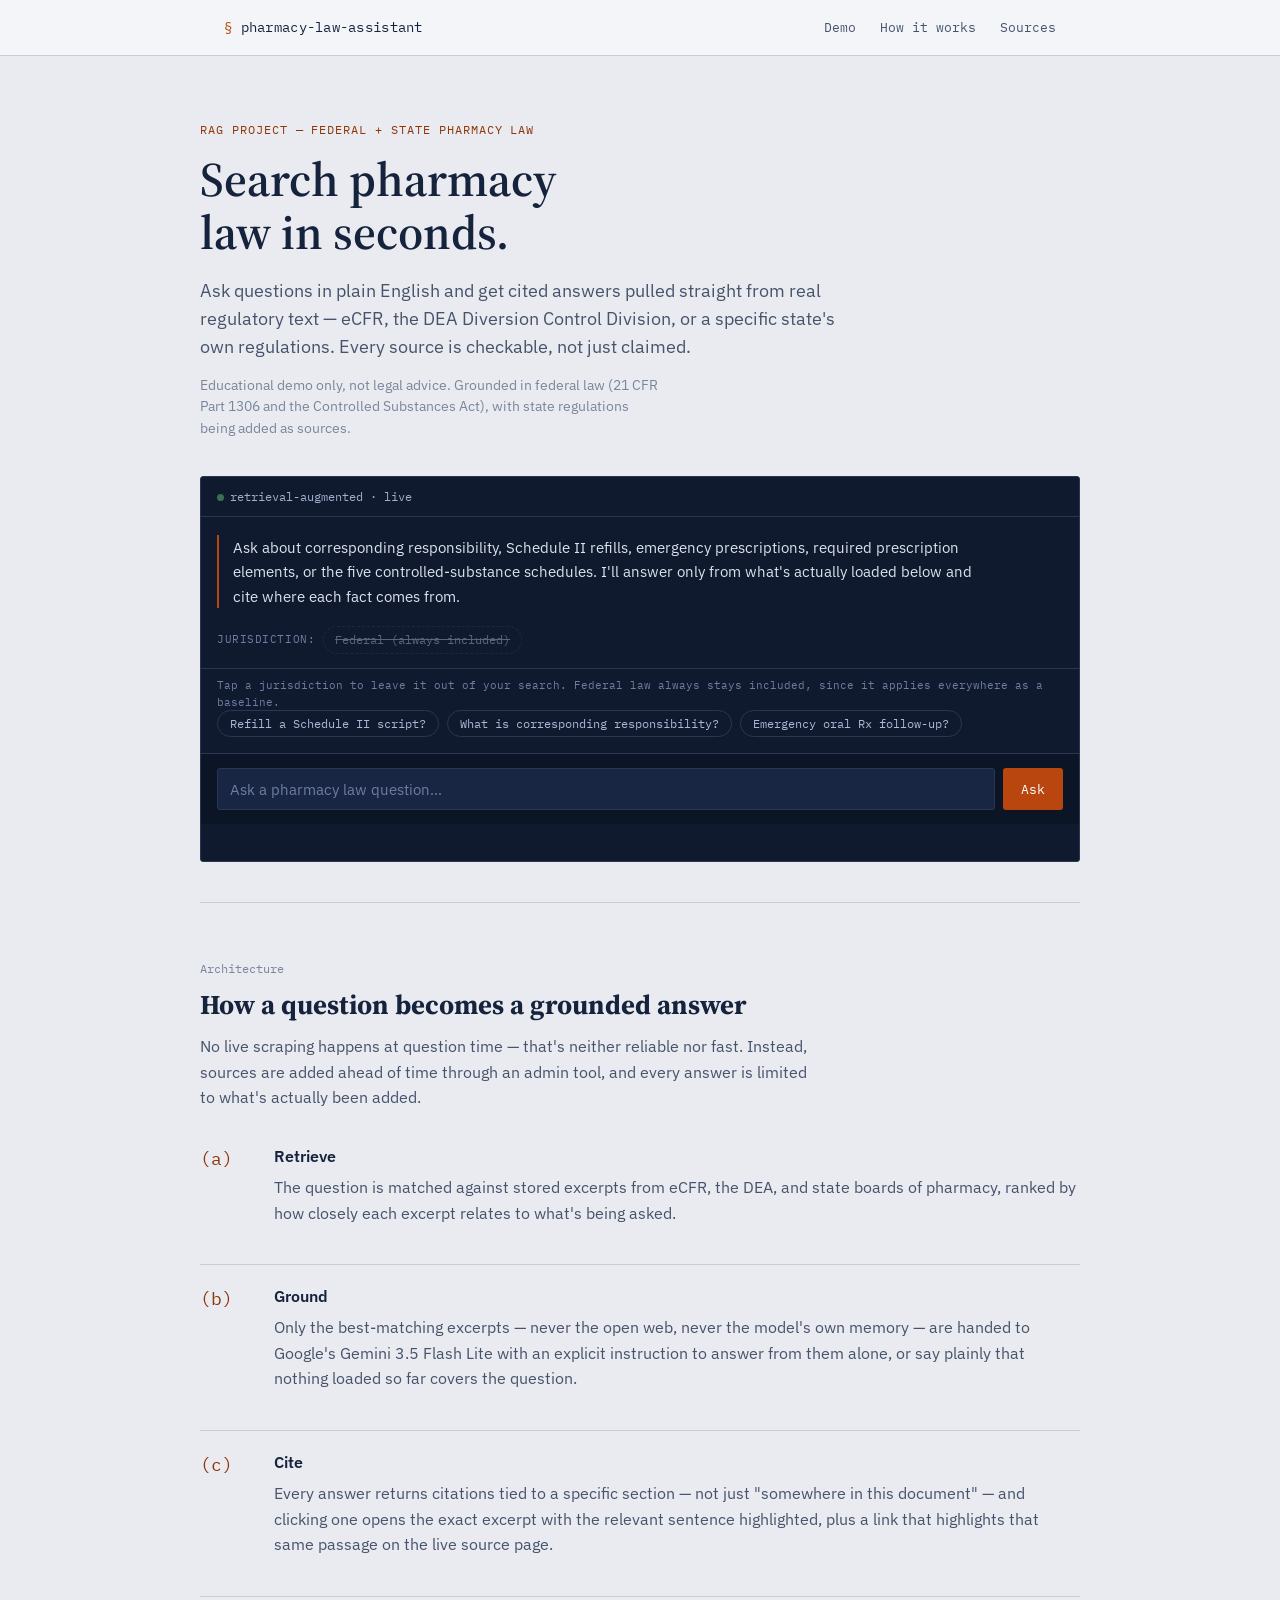
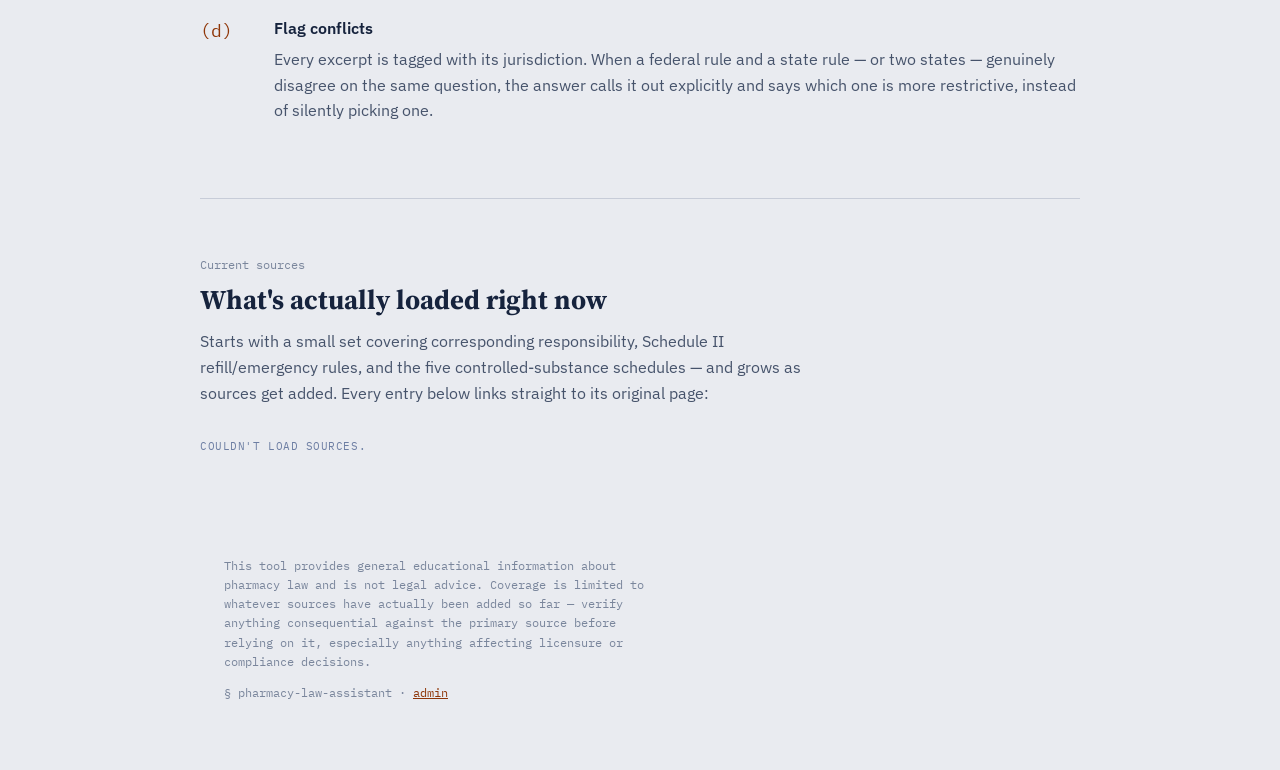
==== commit 7b961988: "Update worker script" ====
--- a/index.html
+++ b/index.html
@@ -51,6 +51,7 @@
         <span class="jurisdiction-label">Jurisdiction:</span>
         <!-- populated at runtime from /jurisdictions -->
       </div>
+      <p class="jurisdiction-hint">Tap a jurisdiction to leave it out of your search. Federal law always stays included, since it applies everywhere as a baseline.</p>
       <div class="chip-row">
         <button class="sample-chip" type="button" data-q="Can a pharmacist refill a Schedule II prescription?">Refill a Schedule II script?</button>
         <button class="sample-chip" type="button" data-q="What does corresponding responsibility mean for a pharmacist?">What is corresponding responsibility?</button>
--- a/styles.css
+++ b/styles.css
@@ -408,6 +408,15 @@
   letter-spacing: 0.05em;
 }
 
+.jurisdiction-hint {
+  font-family: var(--font-mono);
+  font-size: 11px;
+  color: #6d7ea3;
+  padding: 8px 16px 0;
+  margin: 0;
+  line-height: 1.5;
+}
+
 .jur-chip {
   font-family: var(--font-mono);
   font-size: 11.5px;
@@ -423,6 +432,18 @@
   border-color: var(--amber);
   color: #fff;
   background: rgba(184, 70, 14, 0.25);
+}
+
+.jur-chip:not(.active) {
+  opacity: 0.5;
+  text-decoration: line-through;
+}
+
+.jur-fixed {
+  cursor: default;
+  border-style: dashed;
+  color: #9fb0cc;
+  opacity: 0.85;
 }
 
 .jurisdiction-badge {
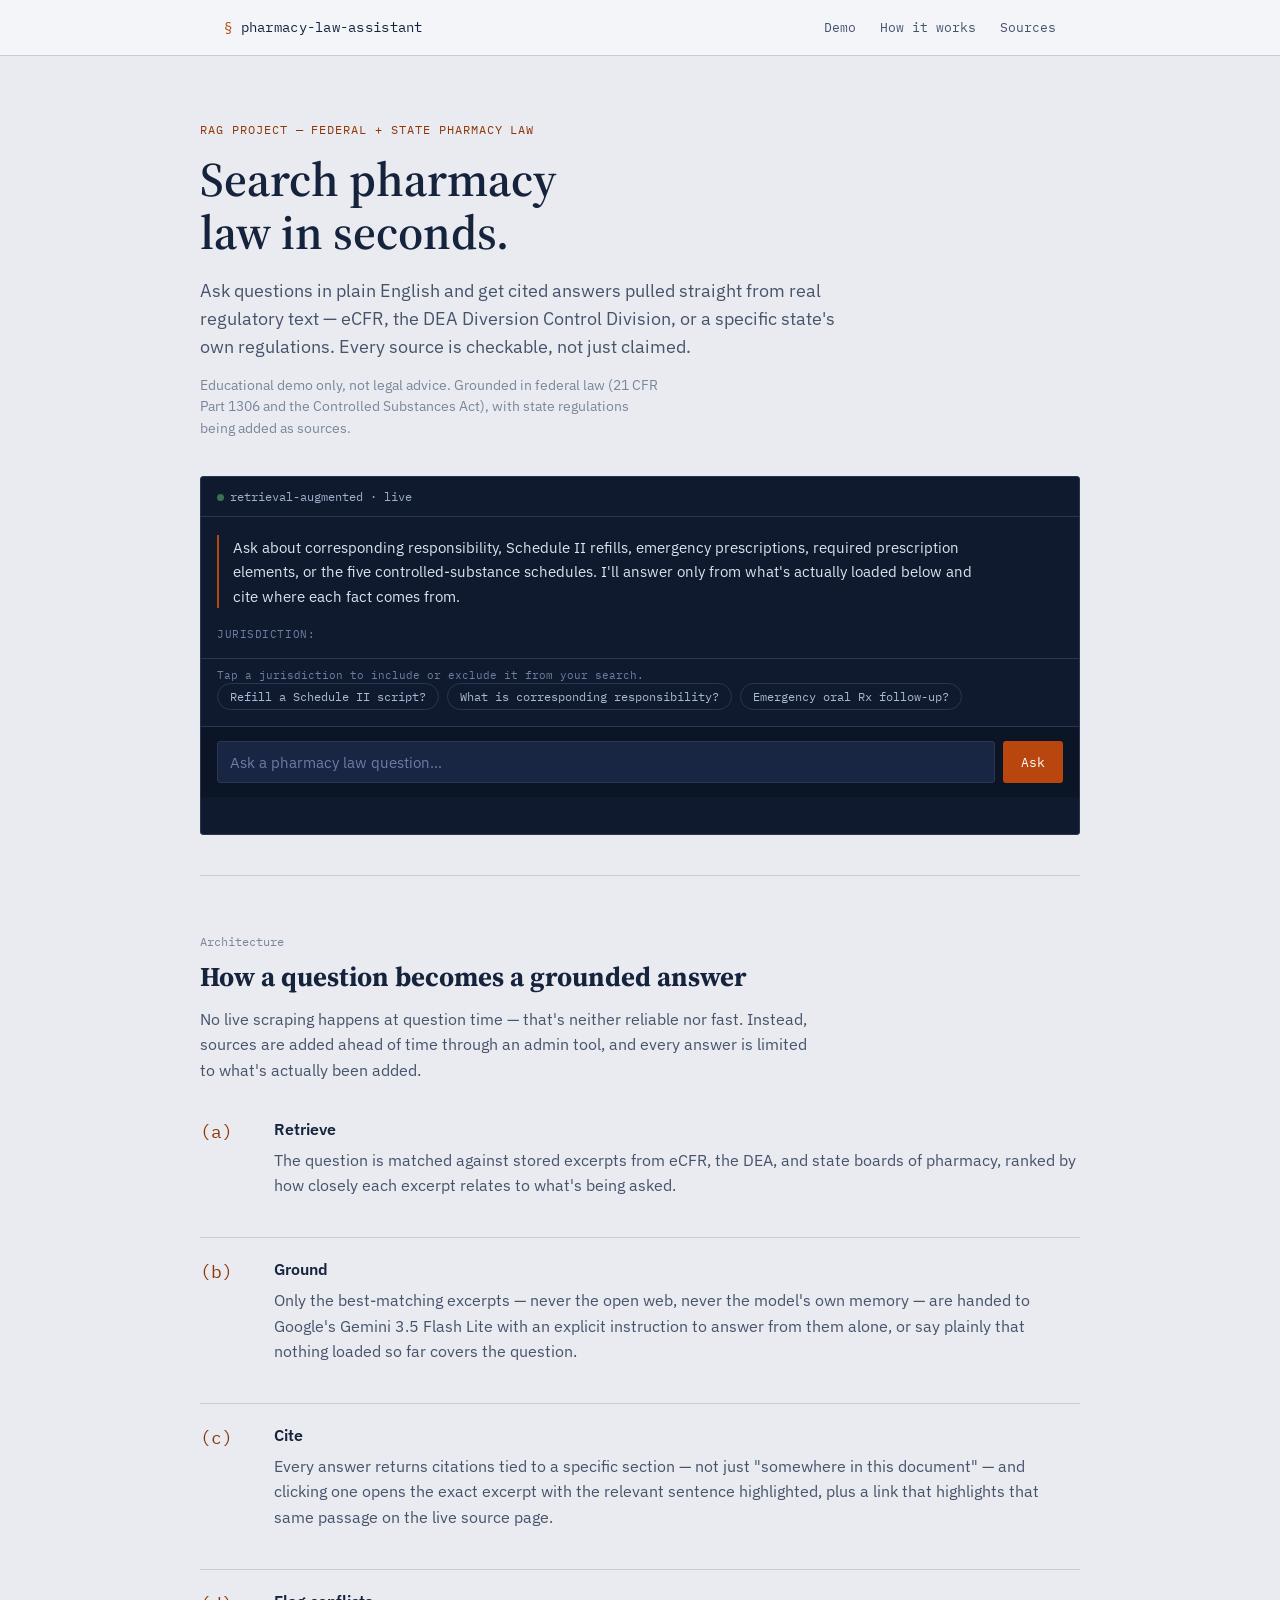
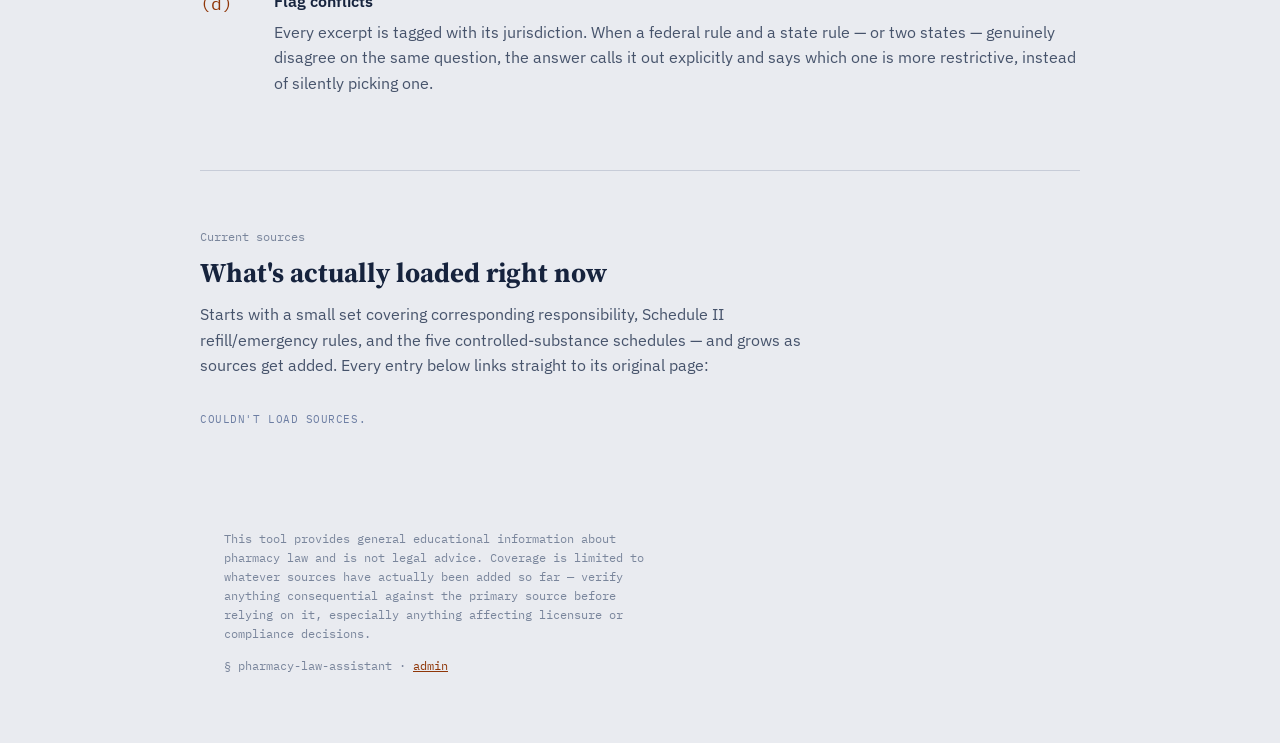
==== commit 5e6cffcf: "Remove federal jurisdiction toggle" ====
--- a/index.html
+++ b/index.html
@@ -51,7 +51,7 @@
         <span class="jurisdiction-label">Jurisdiction:</span>
         <!-- populated at runtime from /jurisdictions -->
       </div>
-      <p class="jurisdiction-hint">Tap a jurisdiction to leave it out of your search. Federal law always stays included, since it applies everywhere as a baseline.</p>
+      <p class="jurisdiction-hint">Tap a jurisdiction to include or exclude it from your search.</p>
       <div class="chip-row">
         <button class="sample-chip" type="button" data-q="Can a pharmacist refill a Schedule II prescription?">Refill a Schedule II script?</button>
         <button class="sample-chip" type="button" data-q="What does corresponding responsibility mean for a pharmacist?">What is corresponding responsibility?</button>
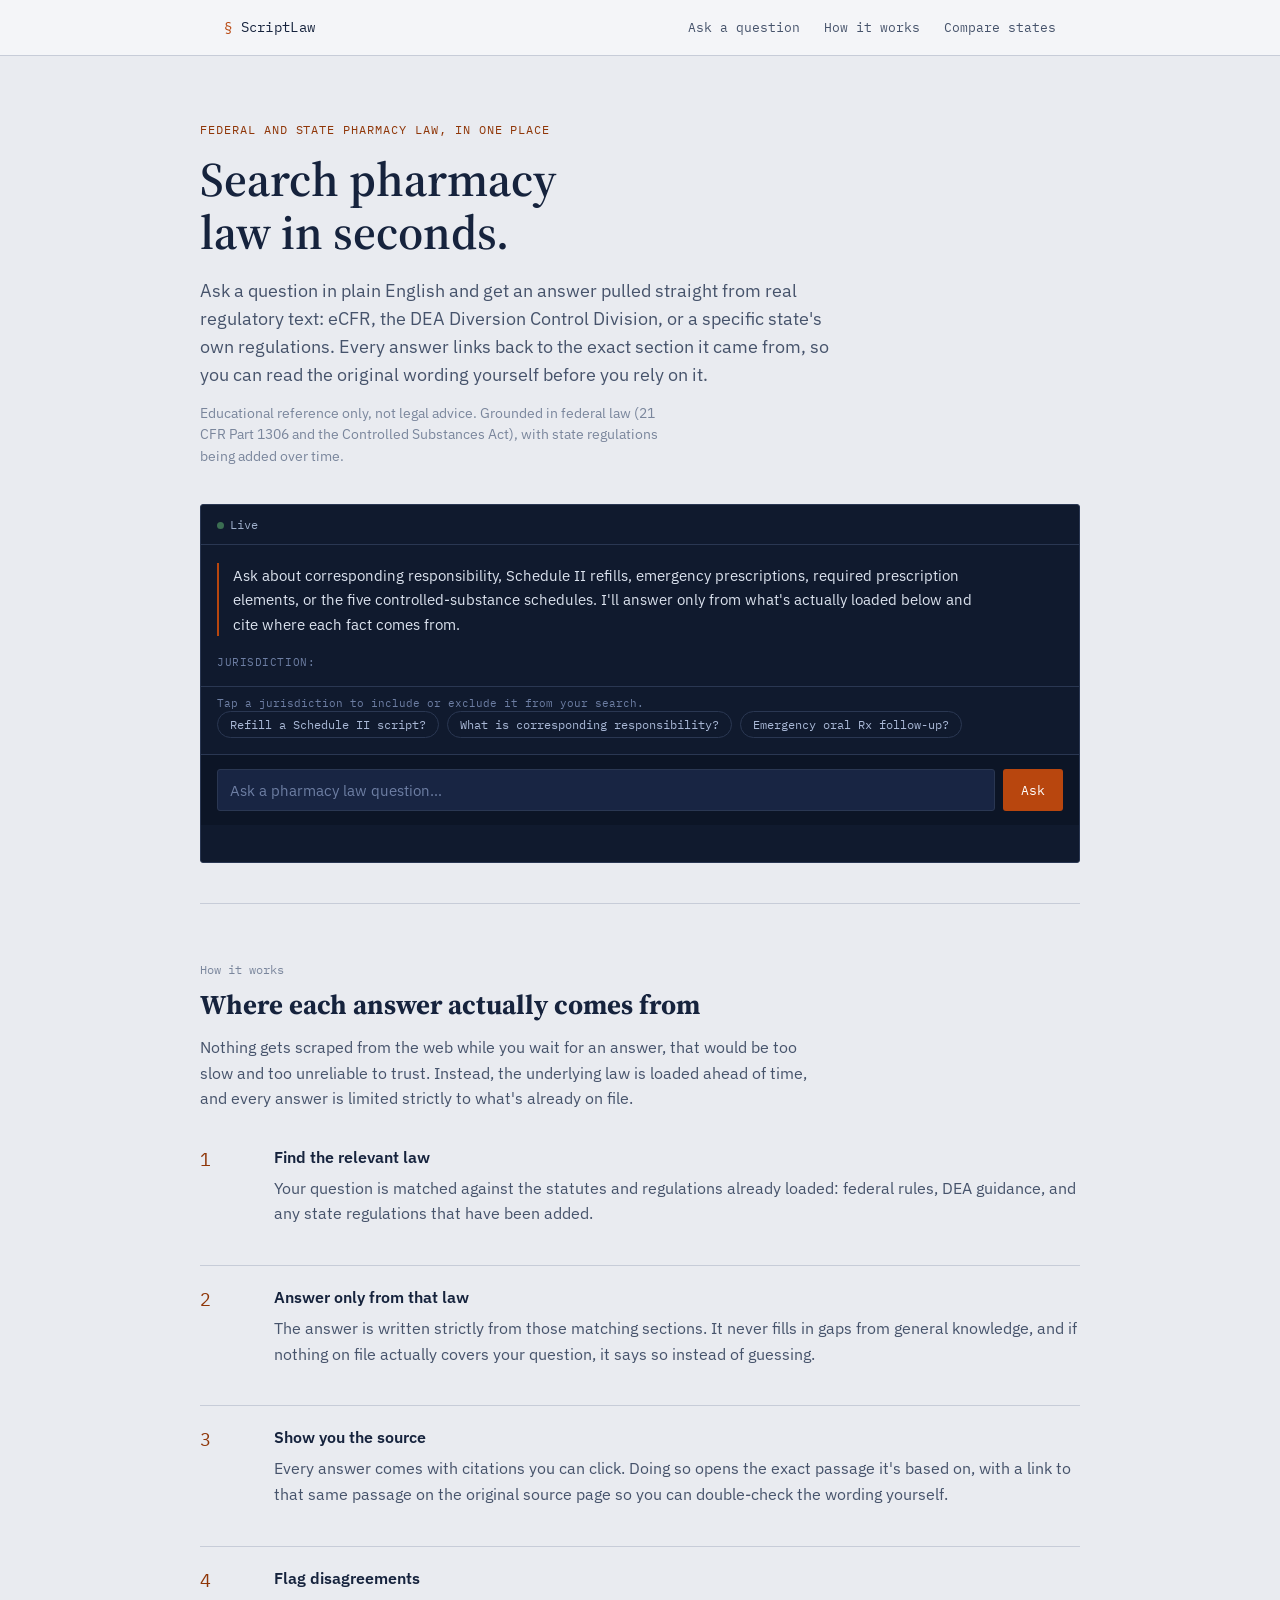
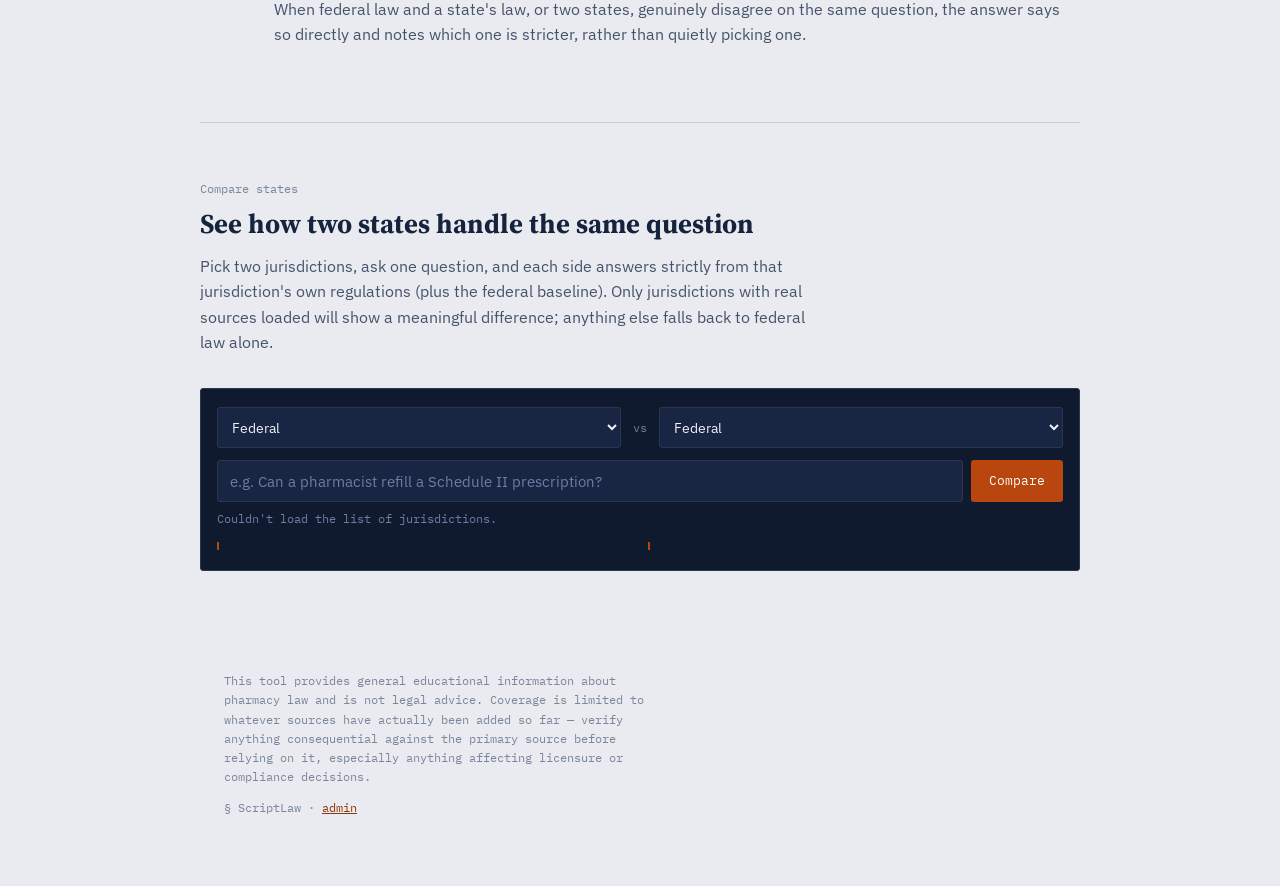
==== commit 5b995e8c: "Update files" ====
--- a/index.html
+++ b/index.html
@@ -3,8 +3,8 @@
 <head>
 <meta charset="UTF-8">
 <meta name="viewport" content="width=device-width, initial-scale=1.0">
-<title>Pharmacy Law Assistant — a grounded RAG chatbot for pharmacy law</title>
-<meta name="description" content="A retrieval-augmented pharmacy law chatbot: every answer is grounded in real federal and state regulatory text, with citations back to the exact source.">
+<title>ScriptLaw — plain-English pharmacy law lookup, with citations</title>
+<meta name="description" content="Ask a pharmacy law question in plain English and get an answer pulled from real federal and state regulatory text, with a citation you can click to check.">
 <link rel="preconnect" href="https://fonts.googleapis.com">
 <link rel="preconnect" href="https://fonts.gstatic.com" crossorigin>
 <link href="https://fonts.googleapis.com/css2?family=Source+Serif+4:opsz,wght@8..60,500;8..60,600;8..60,700&family=IBM+Plex+Sans:wght@400;500;600&family=IBM+Plex+Mono:wght@400;500&display=swap" rel="stylesheet">
@@ -14,32 +14,33 @@
 
 <header class="site-header">
   <div class="wrap">
-    <a class="brand" href="#top"><span class="brand-mark">§</span> pharmacy-law-assistant</a>
+    <a class="brand" href="#top"><span class="brand-mark">§</span> ScriptLaw</a>
     <nav class="site-nav">
-      <a href="#demo">Demo</a>
+      <a href="#demo">Ask a question</a>
       <a href="#how">How it works</a>
-      <a href="#scope">Sources</a>
+      <a href="#compare">Compare states</a>
     </nav>
   </div>
 </header>
 
 <main id="top">
   <section class="hero wrap">
-    <p class="eyebrow">RAG project — federal + state pharmacy law</p>
+    <p class="eyebrow">Federal and state pharmacy law, in one place</p>
     <h1>Search pharmacy law in seconds.</h1>
     <p class="lede">
-      Ask questions in plain English and get cited answers pulled straight from real
-      regulatory text — eCFR, the DEA Diversion Control Division, or a specific state's own
-      regulations. Every source is checkable, not just claimed.
+      Ask a question in plain English and get an answer pulled straight from real regulatory
+      text: eCFR, the DEA Diversion Control Division, or a specific state's own regulations.
+      Every answer links back to the exact section it came from, so you can read the original
+      wording yourself before you rely on it.
     </p>
     <p class="disclaimer-line">
-      Educational demo only, not legal advice. Grounded in federal law (21 CFR Part 1306 and
-      the Controlled Substances Act), with state regulations being added as sources.
+      Educational reference only, not legal advice. Grounded in federal law (21 CFR Part 1306
+      and the Controlled Substances Act), with state regulations being added over time.
     </p>
 
     <div class="demo" id="demo">
       <div class="demo-titlebar">
-        <span><span class="dot"></span>retrieval-augmented · live</span>
+        <span><span class="dot"></span>Live</span>
         <span id="corpus-count">loading…</span>
       </div>
       <div id="chat-log">
@@ -66,55 +67,75 @@
   </section>
 
   <section class="block wrap" id="how">
-    <p class="section-kicker">Architecture</p>
-    <h2>How a question becomes a grounded answer</h2>
+    <p class="section-kicker">How it works</p>
+    <h2>Where each answer actually comes from</h2>
     <p class="intro">
-      No live scraping happens at question time — that's neither reliable nor fast. Instead,
-      sources are added ahead of time through an admin tool, and every answer is limited to
-      what's actually been added.
+      Nothing gets scraped from the web while you wait for an answer, that would be too slow
+      and too unreliable to trust. Instead, the underlying law is loaded ahead of time, and
+      every answer is limited strictly to what's already on file.
     </p>
     <div class="clauses">
       <div class="clause">
-        <div class="letter">(a)</div>
+        <div class="letter">1</div>
         <div>
-          <h3>Retrieve</h3>
-          <p>The question is matched against stored excerpts from eCFR, the DEA, and state boards of pharmacy, ranked by how closely each excerpt relates to what's being asked.</p>
+          <h3>Find the relevant law</h3>
+          <p>Your question is matched against the statutes and regulations already loaded: federal rules, DEA guidance, and any state regulations that have been added.</p>
         </div>
       </div>
       <div class="clause">
-        <div class="letter">(b)</div>
+        <div class="letter">2</div>
         <div>
-          <h3>Ground</h3>
-          <p>Only the best-matching excerpts — never the open web, never the model's own memory — are handed to Google's Gemini 3.5 Flash Lite with an explicit instruction to answer from them alone, or say plainly that nothing loaded so far covers the question.</p>
+          <h3>Answer only from that law</h3>
+          <p>The answer is written strictly from those matching sections. It never fills in gaps from general knowledge, and if nothing on file actually covers your question, it says so instead of guessing.</p>
         </div>
       </div>
       <div class="clause">
-        <div class="letter">(c)</div>
+        <div class="letter">3</div>
         <div>
-          <h3>Cite</h3>
-          <p>Every answer returns citations tied to a specific section — not just "somewhere in this document" — and clicking one opens the exact excerpt with the relevant sentence highlighted, plus a link that highlights that same passage on the live source page.</p>
+          <h3>Show you the source</h3>
+          <p>Every answer comes with citations you can click. Doing so opens the exact passage it's based on, with a link to that same passage on the original source page so you can double-check the wording yourself.</p>
         </div>
       </div>
       <div class="clause">
-        <div class="letter">(d)</div>
+        <div class="letter">4</div>
         <div>
-          <h3>Flag conflicts</h3>
-          <p>Every excerpt is tagged with its jurisdiction. When a federal rule and a state rule — or two states — genuinely disagree on the same question, the answer calls it out explicitly and says which one is more restrictive, instead of silently picking one.</p>
+          <h3>Flag disagreements</h3>
+          <p>When federal law and a state's law, or two states, genuinely disagree on the same question, the answer says so directly and notes which one is stricter, rather than quietly picking one.</p>
         </div>
       </div>
     </div>
   </section>
 
-  <section class="block wrap" id="scope">
-    <p class="section-kicker">Current sources</p>
-    <h2>What's actually loaded right now</h2>
+  <section class="block wrap" id="compare">
+    <p class="section-kicker">Compare states</p>
+    <h2>See how two states handle the same question</h2>
     <p class="intro">
-      Starts with a small set covering corresponding responsibility, Schedule II
-      refill/emergency rules, and the five controlled-substance schedules — and grows as
-      sources get added. Every entry below links straight to its original page:
+      Pick two jurisdictions, ask one question, and each side answers strictly from that
+      jurisdiction's own regulations (plus the federal baseline). Only jurisdictions with
+      real sources loaded will show a meaningful difference; anything else falls back to
+      federal law alone.
     </p>
-    <div class="source-list" id="source-list">
-      <span class="jurisdiction-label">loading…</span>
+    <div class="compare-panel">
+      <div class="compare-picker-row">
+        <select id="compare-select-a" class="compare-select"></select>
+        <span class="compare-vs">vs</span>
+        <select id="compare-select-b" class="compare-select"></select>
+      </div>
+      <form class="compare-form" id="compare-form">
+        <input type="text" id="compare-input" placeholder="e.g. Can a pharmacist refill a Schedule II prescription?" autocomplete="off" maxlength="300">
+        <button type="submit" id="compare-submit">Compare</button>
+      </form>
+      <p class="compare-note" id="compare-note"></p>
+      <div class="compare-results" id="compare-results" hidden>
+        <div class="compare-column" id="compare-column-a">
+          <div class="compare-column-title" id="compare-title-a"></div>
+          <div class="compare-column-body" id="compare-body-a"></div>
+        </div>
+        <div class="compare-column" id="compare-column-b">
+          <div class="compare-column-title" id="compare-title-b"></div>
+          <div class="compare-column-body" id="compare-body-b"></div>
+        </div>
+      </div>
     </div>
   </section>
 </main>
@@ -127,7 +148,7 @@
       anything consequential against the primary source before relying on it, especially
       anything affecting licensure or compliance decisions.
     </p>
-    <p>§ pharmacy-law-assistant · <a href="admin.html">admin</a></p>
+    <p>§ ScriptLaw · <a href="admin.html">admin</a></p>
   </div>
 </footer>
 
--- a/styles.css
+++ b/styles.css
@@ -202,10 +202,54 @@
 .msg-answer .answer-text {
   border-left: 2px solid var(--amber);
   padding-left: 14px;
-  white-space: pre-wrap;
 }
 
 .msg-error .answer-text { border-left-color: #b8460e; color: #f1c9b8; }
+
+.answer-text p,
+.compare-answer-text p {
+  margin: 0 0 10px;
+}
+.answer-text p:last-child,
+.compare-answer-text p:last-child {
+  margin-bottom: 0;
+}
+
+.answer-list,
+.compare-answer-text .answer-list {
+  margin: 0 0 10px;
+  padding-left: 1.1em;
+}
+.answer-list:last-child {
+  margin-bottom: 0;
+}
+.answer-list li {
+  margin-bottom: 6px;
+  padding-left: 2px;
+}
+.answer-list li::marker {
+  color: var(--amber);
+}
+.answer-list li:last-child {
+  margin-bottom: 0;
+}
+
+.answer-heading {
+  font-family: var(--font-body);
+  font-weight: 600;
+  font-size: 0.98rem;
+  color: #f2f4f9;
+  margin: 16px 0 8px;
+}
+.answer-heading:first-child {
+  margin-top: 0;
+}
+
+.answer-text strong,
+.compare-answer-text strong {
+  color: #f2f4f9;
+  font-weight: 600;
+}
 
 /* ---------------------------------- confidence badge -------------------- */
 .answer-row {
@@ -627,25 +671,129 @@
   color: var(--ink-soft);
 }
 
-/* ---------------------------------- source chips ------------------------ */
-.source-list {
+/* ---------------------------------- compare states ----------------------- */
+.compare-panel {
+  border: 1px solid var(--panel-dark-line);
+  border-radius: var(--radius);
+  background: var(--panel-dark);
+  padding: 18px 16px 20px;
+}
+
+.compare-picker-row {
+  display: flex;
+  align-items: center;
+  gap: 12px;
+  margin-bottom: 12px;
+}
+
+.compare-select {
+  flex: 1;
+  background: #182543;
+  border: 1px solid var(--panel-dark-line);
+  color: #eef1f8;
+  font-family: var(--font-body);
+  font-size: 0.9rem;
+  padding: 9px 10px;
+  border-radius: var(--radius);
+}
+
+.compare-vs {
+  font-family: var(--font-mono);
+  font-size: 12px;
+  color: #6d7ea3;
+  flex: none;
+}
+
+.compare-form {
+  display: flex;
+  gap: 8px;
+  margin-bottom: 8px;
+}
+
+.compare-form input[type="text"] {
+  flex: 1;
+  background: #182543;
+  border: 1px solid var(--panel-dark-line);
+  color: #eef1f8;
+  font-family: var(--font-body);
+  font-size: 0.95rem;
+  padding: 10px 12px;
+  border-radius: var(--radius);
+}
+
+.compare-form input[type="text"]::placeholder { color: #6d7ea3; }
+
+.compare-form button {
+  font-family: var(--font-mono);
+  font-size: 13px;
+  background: var(--amber);
+  color: #fff;
+  border: none;
+  border-radius: var(--radius);
+  padding: 0 18px;
+  cursor: pointer;
+}
+
+.compare-form button:hover { background: var(--amber-dark); }
+.compare-form button:disabled { opacity: 0.5; cursor: default; }
+
+.compare-note {
+  font-family: var(--font-mono);
+  font-size: 11.5px;
+  color: #6d7ea3;
+  margin: 0 0 4px;
+}
+
+.compare-results {
+  margin-top: 14px;
+  display: grid;
+  grid-template-columns: 1fr 1fr;
+  gap: 16px;
+}
+
+.compare-column {
+  border-left: 2px solid var(--amber);
+  padding-left: 14px;
+}
+
+.compare-column-title {
+  font-family: var(--font-mono);
+  font-size: 12px;
+  text-transform: uppercase;
+  letter-spacing: 0.05em;
+  color: #8fa0c2;
+  margin-bottom: 8px;
+}
+
+.compare-answer-text,
+.compare-loading {
+  color: #dbe2ee;
+  font-size: 0.92rem;
+}
+
+.compare-loading { color: #6d7ea3; }
+
+.compare-source-chips {
+  margin-top: 10px;
   display: flex;
   flex-wrap: wrap;
-  gap: 10px;
-}
-
-.source-pill {
-  font-family: var(--font-mono);
-  font-size: 12.5px;
-  border: 1px solid var(--line);
-  background: var(--paper-raised);
-  border-radius: var(--radius);
-  padding: 8px 12px;
-  color: var(--ink-soft);
-  text-decoration: none;
-}
-
-.source-pill:hover { border-color: var(--amber); color: var(--amber-dark); }
+  gap: 6px;
+}
+
+.compare-source-chip {
+  font-family: var(--font-mono);
+  font-size: 10.5px;
+  color: #8fa0c2;
+  border: 1px solid var(--panel-dark-line);
+  border-radius: 999px;
+  padding: 3px 9px;
+}
+
+@media (max-width: 640px) {
+  .compare-results { grid-template-columns: 1fr; }
+  .compare-picker-row { flex-direction: column; align-items: stretch; }
+  .compare-vs { text-align: center; }
+}
 
 /* ---------------------------------- docket / other projects ------------- */
 .docket {
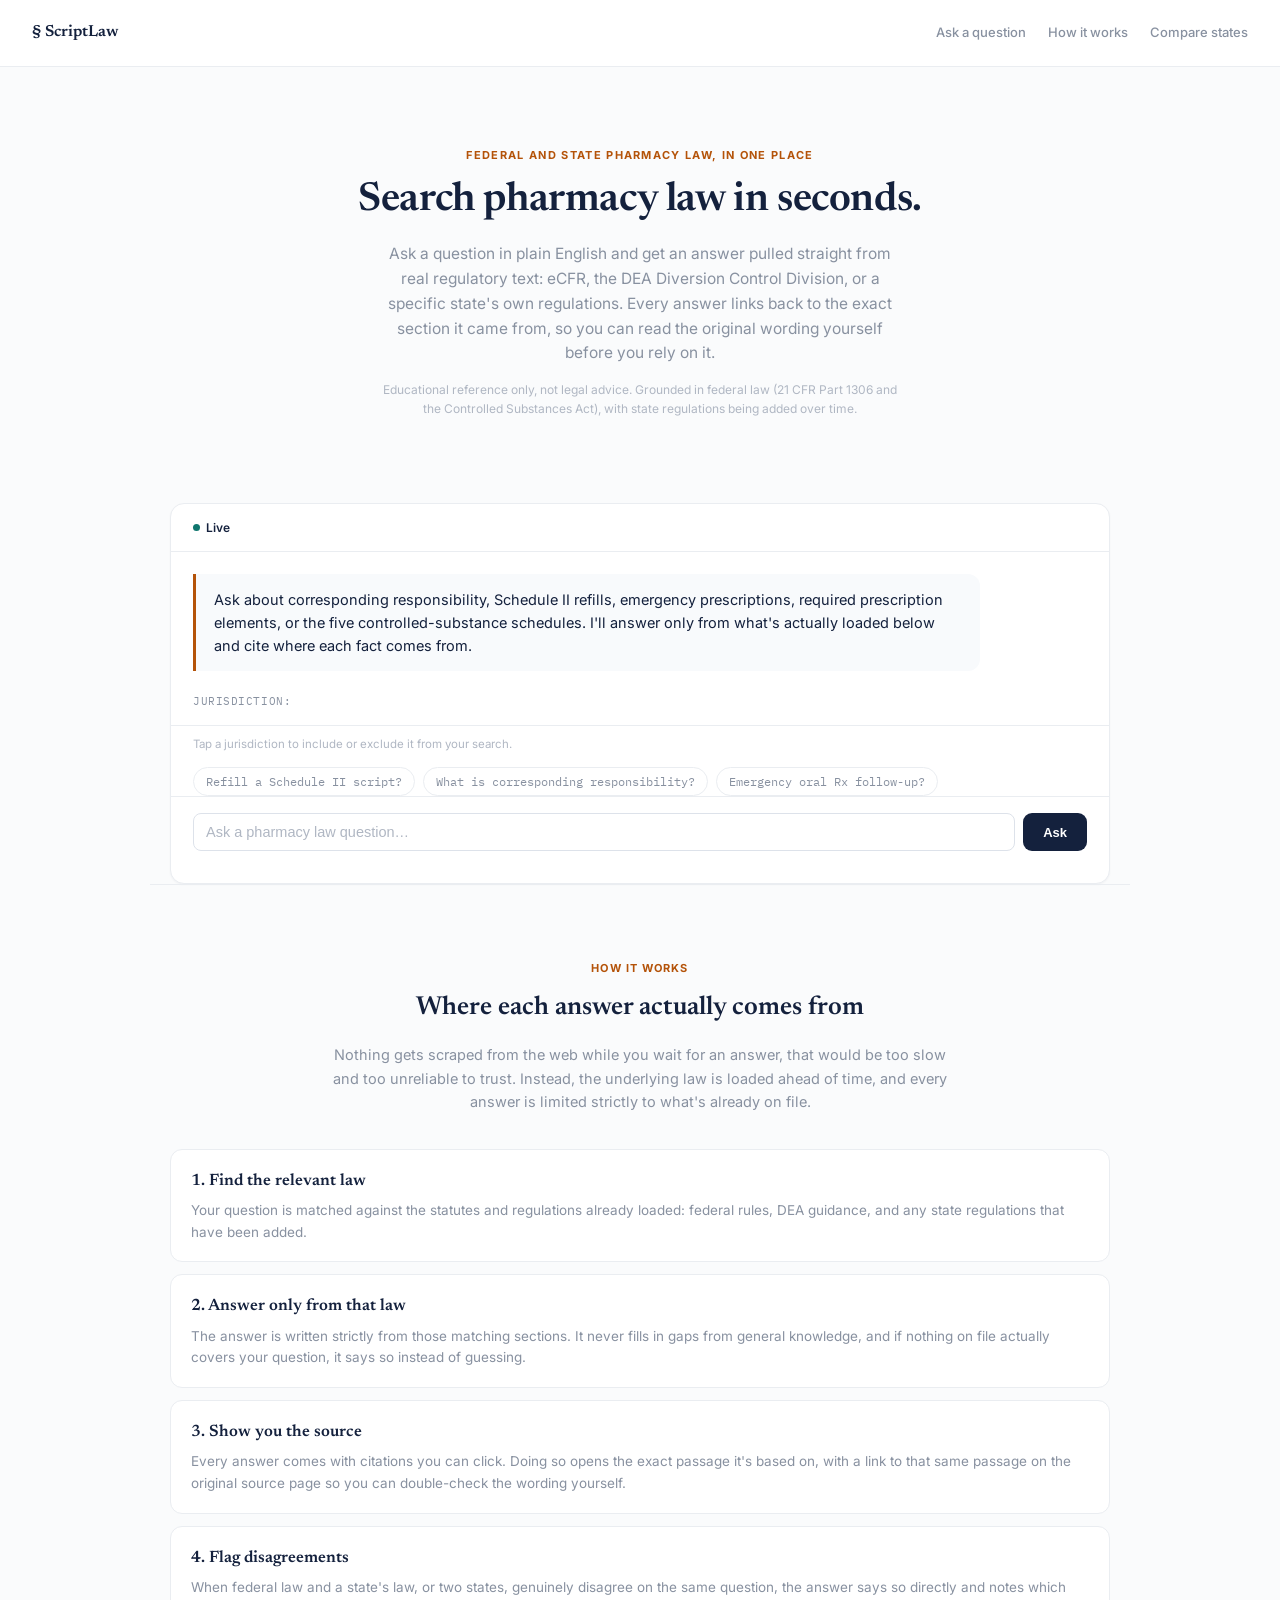
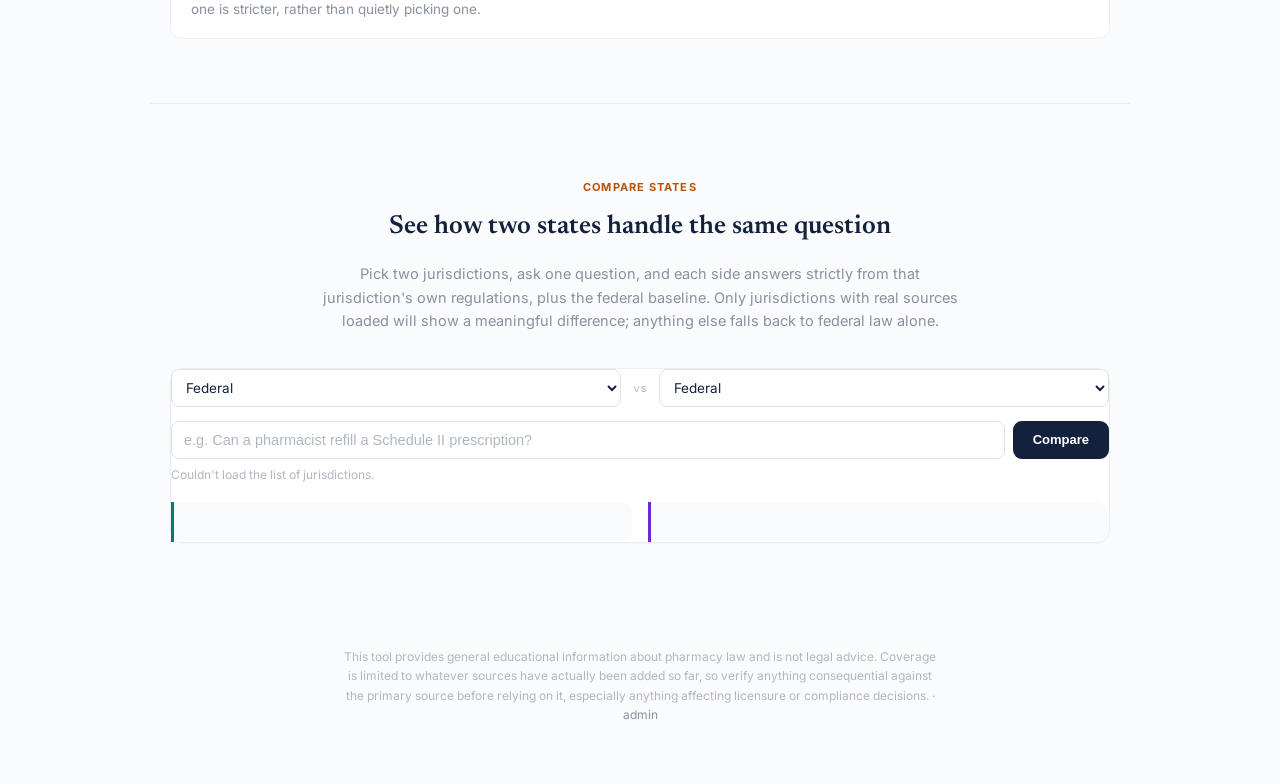
==== commit 9aa280e2: "ux changes" ====
--- a/index.html
+++ b/index.html
@@ -7,27 +7,25 @@
 <meta name="description" content="Ask a pharmacy law question in plain English and get an answer pulled from real federal and state regulatory text, with a citation you can click to check.">
 <link rel="preconnect" href="https://fonts.googleapis.com">
 <link rel="preconnect" href="https://fonts.gstatic.com" crossorigin>
-<link href="https://fonts.googleapis.com/css2?family=Source+Serif+4:opsz,wght@8..60,500;8..60,600;8..60,700&family=IBM+Plex+Sans:wght@400;500;600&family=IBM+Plex+Mono:wght@400;500&display=swap" rel="stylesheet">
+<link href="https://fonts.googleapis.com/css2?family=Newsreader:wght@500;600&family=Inter:wght@400;500;600;700&family=IBM+Plex+Mono:wght@400;500&display=swap" rel="stylesheet">
 <link rel="stylesheet" href="styles.css">
 </head>
 <body>
 
-<header class="site-header">
-  <div class="wrap">
-    <a class="brand" href="#top"><span class="brand-mark">§</span> ScriptLaw</a>
-    <nav class="site-nav">
-      <a href="#demo">Ask a question</a>
-      <a href="#how">How it works</a>
-      <a href="#compare">Compare states</a>
-    </nav>
+<nav class="nav">
+  <a href="#top" class="brand">§ ScriptLaw</a>
+  <div class="links">
+    <a href="#demo">Ask a question</a>
+    <a href="#how">How it works</a>
+    <a href="#compare">Compare states</a>
   </div>
-</header>
+</nav>
 
 <main id="top">
-  <section class="hero wrap">
-    <p class="eyebrow">Federal and state pharmacy law, in one place</p>
+  <section class="hero">
+    <div class="eyebrow">Federal and state pharmacy law, in one place</div>
     <h1>Search pharmacy law in seconds.</h1>
-    <p class="lede">
+    <p>
       Ask a question in plain English and get an answer pulled straight from real regulatory
       text: eCFR, the DEA Diversion Control Division, or a specific state's own regulations.
       Every answer links back to the exact section it came from, so you can read the original
@@ -37,15 +35,17 @@
       Educational reference only, not legal advice. Grounded in federal law (21 CFR Part 1306
       and the Controlled Substances Act), with state regulations being added over time.
     </p>
+  </section>
 
-    <div class="demo" id="demo">
+  <div class="wrap">
+    <div class="card demo-card" id="demo">
       <div class="demo-titlebar">
-        <span><span class="dot"></span>Live</span>
+        <span class="demo-live"><span class="dot"></span>Live</span>
         <span id="corpus-count">loading…</span>
       </div>
       <div id="chat-log">
         <div class="msg msg-answer">
-          <div class="answer-text">Ask about corresponding responsibility, Schedule II refills, emergency prescriptions, required prescription elements, or the five controlled-substance schedules. I'll answer only from what's actually loaded below and cite where each fact comes from.</div>
+          <div class="answer-text"><p>Ask about corresponding responsibility, Schedule II refills, emergency prescriptions, required prescription elements, or the five controlled-substance schedules. I'll answer only from what's actually loaded below and cite where each fact comes from.</p></div>
         </div>
       </div>
       <div class="jurisdiction-row" id="jurisdiction-row">
@@ -64,58 +64,46 @@
       </form>
       <p class="demo-note" id="demo-note"></p>
     </div>
-  </section>
+  </div>
 
-  <section class="block wrap" id="how">
-    <p class="section-kicker">How it works</p>
-    <h2>Where each answer actually comes from</h2>
-    <p class="intro">
+  <section class="content-section wrap" id="how">
+    <p class="tag">How it works</p>
+    <h2 class="section-title">Where each answer actually comes from</h2>
+    <p class="section-intro">
       Nothing gets scraped from the web while you wait for an answer, that would be too slow
       and too unreliable to trust. Instead, the underlying law is loaded ahead of time, and
       every answer is limited strictly to what's already on file.
     </p>
-    <div class="clauses">
-      <div class="clause">
-        <div class="letter">1</div>
-        <div>
-          <h3>Find the relevant law</h3>
-          <p>Your question is matched against the statutes and regulations already loaded: federal rules, DEA guidance, and any state regulations that have been added.</p>
-        </div>
+    <div class="teaching-points">
+      <div class="tp-card">
+        <div class="tp-title">1. Find the relevant law</div>
+        <p>Your question is matched against the statutes and regulations already loaded: federal rules, DEA guidance, and any state regulations that have been added.</p>
       </div>
-      <div class="clause">
-        <div class="letter">2</div>
-        <div>
-          <h3>Answer only from that law</h3>
-          <p>The answer is written strictly from those matching sections. It never fills in gaps from general knowledge, and if nothing on file actually covers your question, it says so instead of guessing.</p>
-        </div>
+      <div class="tp-card">
+        <div class="tp-title">2. Answer only from that law</div>
+        <p>The answer is written strictly from those matching sections. It never fills in gaps from general knowledge, and if nothing on file actually covers your question, it says so instead of guessing.</p>
       </div>
-      <div class="clause">
-        <div class="letter">3</div>
-        <div>
-          <h3>Show you the source</h3>
-          <p>Every answer comes with citations you can click. Doing so opens the exact passage it's based on, with a link to that same passage on the original source page so you can double-check the wording yourself.</p>
-        </div>
+      <div class="tp-card">
+        <div class="tp-title">3. Show you the source</div>
+        <p>Every answer comes with citations you can click. Doing so opens the exact passage it's based on, with a link to that same passage on the original source page so you can double-check the wording yourself.</p>
       </div>
-      <div class="clause">
-        <div class="letter">4</div>
-        <div>
-          <h3>Flag disagreements</h3>
-          <p>When federal law and a state's law, or two states, genuinely disagree on the same question, the answer says so directly and notes which one is stricter, rather than quietly picking one.</p>
-        </div>
+      <div class="tp-card">
+        <div class="tp-title">4. Flag disagreements</div>
+        <p>When federal law and a state's law, or two states, genuinely disagree on the same question, the answer says so directly and notes which one is stricter, rather than quietly picking one.</p>
       </div>
     </div>
   </section>
 
-  <section class="block wrap" id="compare">
-    <p class="section-kicker">Compare states</p>
-    <h2>See how two states handle the same question</h2>
-    <p class="intro">
+  <section class="content-section wrap" id="compare">
+    <p class="tag">Compare states</p>
+    <h2 class="section-title">See how two states handle the same question</h2>
+    <p class="section-intro">
       Pick two jurisdictions, ask one question, and each side answers strictly from that
-      jurisdiction's own regulations (plus the federal baseline). Only jurisdictions with
-      real sources loaded will show a meaningful difference; anything else falls back to
-      federal law alone.
+      jurisdiction's own regulations, plus the federal baseline. Only jurisdictions with real
+      sources loaded will show a meaningful difference; anything else falls back to federal
+      law alone.
     </p>
-    <div class="compare-panel">
+    <div class="card compare-panel">
       <div class="compare-picker-row">
         <select id="compare-select-a" class="compare-select"></select>
         <span class="compare-vs">vs</span>
@@ -127,11 +115,11 @@
       </form>
       <p class="compare-note" id="compare-note"></p>
       <div class="compare-results" id="compare-results" hidden>
-        <div class="compare-column" id="compare-column-a">
+        <div class="compare-column compare-column-a" id="compare-column-a">
           <div class="compare-column-title" id="compare-title-a"></div>
           <div class="compare-column-body" id="compare-body-a"></div>
         </div>
-        <div class="compare-column" id="compare-column-b">
+        <div class="compare-column compare-column-b" id="compare-column-b">
           <div class="compare-column-title" id="compare-title-b"></div>
           <div class="compare-column-body" id="compare-body-b"></div>
         </div>
@@ -140,16 +128,11 @@
   </section>
 </main>
 
-<footer class="site-footer">
-  <div class="wrap">
-    <p class="foot-disclaimer">
-      This tool provides general educational information about pharmacy law and is not legal
-      advice. Coverage is limited to whatever sources have actually been added so far — verify
-      anything consequential against the primary source before relying on it, especially
-      anything affecting licensure or compliance decisions.
-    </p>
-    <p>§ ScriptLaw · <a href="admin.html">admin</a></p>
-  </div>
+<footer>
+  This tool provides general educational information about pharmacy law and is not legal
+  advice. Coverage is limited to whatever sources have actually been added so far, so verify
+  anything consequential against the primary source before relying on it, especially anything
+  affecting licensure or compliance decisions. · <a href="admin.html">admin</a>
 </footer>
 
 <div class="inspector-overlay" id="inspector-overlay">
--- a/styles.css
+++ b/styles.css
@@ -1,38 +1,38 @@
-/* ---------------------------------------------------------------------
-   Design tokens
-   Subject: federal pharmacy/controlled-substance law. The palette leans
-   on statute-paper cool grey and prescription-label amber; the numbered
-   citation is a real structural device here, not decoration — the
-   content genuinely is organized by CFR section numbers.
---------------------------------------------------------------------- */
+/* ==========================================================================
+   ScriptLaw — shared site styles
+   Built on the same design tokens and component patterns as the Clinical
+   Pharmacokinetics Learning Lab site, so both projects read as one brand.
+   ========================================================================== */
+
 :root {
-  --paper: #e9ebf0;
-  --paper-raised: #f4f5f8;
-  --ink: #16233d;
-  --ink-soft: #46536b;
-  --ink-faint: #7a869c;
-  --line: #c7ccd8;
-  --amber: #b8460e;
-  --amber-dark: #8f3608;
-  --amber-tint: #f0dfd2;
-  --panel-dark: #101a2e;
-  --panel-dark-line: #2a3752;
-  --ok: #3b6e52;
-
-  --font-display: "Source Serif 4", Georgia, serif;
-  --font-body: "IBM Plex Sans", -apple-system, BlinkMacSystemFont, sans-serif;
-  --font-mono: "IBM Plex Mono", ui-monospace, SFMono-Regular, monospace;
-
-  --radius: 3px;
-  --max: 880px;
+  --ink: #14213D;
+  --muted: #8891A0;
+  --muted-light: #B0B7C3;
+  --border: #EAEDF1;
+  --input-border: #DDE2EA;
+  --bg: #FAFBFC;
+  --card: #FFFFFF;
+
+  /* shared accent palette */
+  --teal: #0F766E;
+  --amber: #B45309;
+  --purple: #6D28D9;
+  --red: #B91C1C;
+  --slate: #94A3B8;
+
+  /* ScriptLaw's brand accent within the shared palette */
+  --accent: var(--amber);
+
+  --font-display: 'Newsreader', serif;
+  --font-body: 'Inter', sans-serif;
+  --font-mono: 'IBM Plex Mono', monospace;
+
+  --max: 980px;
 }
 
 * { box-sizing: border-box; }
 
-html {
-  scroll-behavior: smooth;
-}
-
+html { scroll-behavior: smooth; }
 @media (prefers-reduced-motion: reduce) {
   html { scroll-behavior: auto; }
   * { animation-duration: 0.01ms !important; transition-duration: 0.01ms !important; }
@@ -40,112 +40,108 @@
 
 body {
   margin: 0;
-  background: var(--paper);
+  background: var(--bg);
   color: var(--ink);
   font-family: var(--font-body);
-  font-size: 16px;
   line-height: 1.6;
   -webkit-font-smoothing: antialiased;
 }
 
-a { color: var(--amber-dark); }
-a:hover { color: var(--amber); }
+a { color: var(--ink); }
+a:hover { color: var(--accent); }
 
 :focus-visible {
-  outline: 2px solid var(--amber);
+  outline: 2px solid var(--accent);
   outline-offset: 2px;
 }
 
 .wrap {
   max-width: var(--max);
   margin: 0 auto;
-  padding: 0 24px;
-}
-
-/* ---------------------------------- header ---------------------------- */
-.site-header {
-  border-bottom: 1px solid var(--line);
-  background: var(--paper-raised);
+  padding-left: 20px;
+  padding-right: 20px;
+}
+
+/* --- Site nav — matches the PK Lab nav exactly --- */
+.nav {
+  display: flex;
+  justify-content: space-between;
+  align-items: center;
+  flex-wrap: wrap;
+  gap: 12px;
+  padding: 20px 32px;
+  border-bottom: 1px solid var(--border);
+  background: #fff;
   position: sticky;
   top: 0;
   z-index: 20;
 }
-
-.site-header .wrap {
-  display: flex;
-  align-items: baseline;
-  justify-content: space-between;
-  padding-top: 16px;
-  padding-bottom: 16px;
-}
-
-.brand {
-  font-family: var(--font-mono);
-  font-size: 14px;
-  letter-spacing: 0.02em;
-  color: var(--ink);
-  text-decoration: none;
-}
-
-.brand .brand-mark { color: var(--amber); }
-
-.site-nav {
-  display: flex;
-  gap: 24px;
-  font-family: var(--font-mono);
-  font-size: 13px;
-}
-
-.site-nav a {
-  color: var(--ink-soft);
-  text-decoration: none;
-}
-
-.site-nav a:hover { color: var(--amber-dark); }
-
-/* ---------------------------------- hero ------------------------------ */
-.hero {
-  padding: 64px 0 40px;
-  border-bottom: 1px solid var(--line);
-}
-
-.eyebrow {
-  font-family: var(--font-mono);
-  font-size: 12px;
-  letter-spacing: 0.08em;
-  text-transform: uppercase;
-  color: var(--amber-dark);
-  margin: 0 0 14px;
-}
-
-.hero h1 {
+.nav .brand {
   font-family: var(--font-display);
   font-weight: 600;
-  font-size: clamp(2rem, 4.5vw, 3rem);
-  line-height: 1.1;
-  margin: 0 0 18px;
-  max-width: 15ch;
-}
-
-.hero p.lede {
-  font-size: 1.1rem;
-  color: var(--ink-soft);
-  max-width: 58ch;
-  margin: 0 0 8px;
-}
-
+  font-size: 16px;
+  color: var(--ink);
+  text-decoration: none;
+}
+.nav .links { display: flex; gap: 22px; flex-wrap: wrap; }
+.nav .links a {
+  font-size: 13px;
+  color: var(--muted);
+  text-decoration: none;
+  font-weight: 500;
+}
+.nav .links a:hover,
+.nav .links a.active { color: var(--ink); }
+
+/* --- Hero --- */
+.hero {
+  max-width: 760px;
+  margin: 0 auto;
+  text-align: center;
+  padding: 80px 20px 44px;
+}
+.eyebrow {
+  font-size: 11px;
+  font-weight: 700;
+  letter-spacing: 0.12em;
+  color: var(--accent);
+  text-transform: uppercase;
+  margin-bottom: 14px;
+}
+h1 {
+  font-family: var(--font-display);
+  font-size: 40px;
+  font-weight: 600;
+  margin: 0;
+  letter-spacing: -0.01em;
+  line-height: 1.15;
+}
+.hero p {
+  font-size: 15.5px;
+  color: var(--muted);
+  max-width: 520px;
+  margin: 18px auto 0;
+  line-height: 1.6;
+}
 .hero .disclaimer-line {
-  font-size: 0.85rem;
-  color: var(--ink-faint);
-  max-width: 58ch;
-}
-
-/* ---------------------------------- chat demo -------------------------- */
-.demo {
-  margin-top: 36px;
-  border: 1px solid var(--panel-dark-line);
-  border-radius: var(--radius);
-  background: var(--panel-dark);
+  font-size: 12px;
+  color: var(--muted-light);
+  max-width: 520px;
+  margin: 14px auto 0;
+}
+
+/* --- Generic card --- */
+.card {
+  background: var(--card);
+  border: 1px solid var(--border);
+  border-radius: 14px;
+  box-shadow: 0 1px 2px rgba(20, 33, 61, 0.04);
+}
+
+/* --- Demo / chat card --- */
+.demo-card {
+  margin-top: 40px;
+  padding: 0;
   overflow: hidden;
 }
 
@@ -153,108 +149,46 @@
   display: flex;
   align-items: center;
   justify-content: space-between;
-  padding: 10px 16px;
-  border-bottom: 1px solid var(--panel-dark-line);
-  font-family: var(--font-mono);
+  padding: 14px 22px;
+  border-bottom: 1px solid var(--border);
   font-size: 12px;
-  color: #9fb0cc;
-}
-
-.demo-titlebar .dot {
-  display: inline-block;
-  width: 7px;
-  height: 7px;
-  border-radius: 50%;
-  background: var(--ok);
-  margin-right: 6px;
-}
+  color: var(--muted);
+}
+.demo-live { display: flex; align-items: center; gap: 6px; font-weight: 600; color: var(--ink); }
+.demo-live .dot { width: 7px; height: 7px; border-radius: 50%; background: var(--teal); display: inline-block; }
 
 #chat-log {
   max-height: 420px;
   overflow-y: auto;
-  padding: 18px 16px;
+  padding: 22px;
   display: flex;
   flex-direction: column;
   gap: 16px;
 }
 
-.msg {
-  max-width: 90%;
-}
+.msg { max-width: 88%; font-size: 14.5px; }
 
 .msg-question {
   align-self: flex-end;
-  color: #eef1f8;
-  font-family: var(--font-body);
-  font-size: 0.95rem;
-  background: #1c2d4d;
-  border: 1px solid var(--panel-dark-line);
-  padding: 10px 14px;
-  border-radius: var(--radius);
-}
-
-.msg-answer {
-  align-self: flex-start;
-  color: #dbe2ee;
-  font-size: 0.95rem;
-}
+  background: var(--ink);
+  color: #fff;
+  padding: 11px 15px;
+  border-radius: 14px 14px 4px 14px;
+}
+
+.msg-answer { align-self: flex-start; }
 
 .msg-answer .answer-text {
-  border-left: 2px solid var(--amber);
-  padding-left: 14px;
-}
-
-.msg-error .answer-text { border-left-color: #b8460e; color: #f1c9b8; }
-
-.answer-text p,
-.compare-answer-text p {
-  margin: 0 0 10px;
-}
-.answer-text p:last-child,
-.compare-answer-text p:last-child {
-  margin-bottom: 0;
-}
-
-.answer-list,
-.compare-answer-text .answer-list {
-  margin: 0 0 10px;
-  padding-left: 1.1em;
-}
-.answer-list:last-child {
-  margin-bottom: 0;
-}
-.answer-list li {
-  margin-bottom: 6px;
-  padding-left: 2px;
-}
-.answer-list li::marker {
-  color: var(--amber);
-}
-.answer-list li:last-child {
-  margin-bottom: 0;
-}
-
-.answer-heading {
-  font-family: var(--font-body);
-  font-weight: 600;
-  font-size: 0.98rem;
-  color: #f2f4f9;
-  margin: 16px 0 8px;
-}
-.answer-heading:first-child {
-  margin-top: 0;
-}
-
-.answer-text strong,
-.compare-answer-text strong {
-  color: #f2f4f9;
-  font-weight: 600;
-}
-
-/* ---------------------------------- confidence badge -------------------- */
-.answer-row {
-  margin-bottom: 8px;
-}
+  border-left: 3px solid var(--accent);
+  background: #F8FAFC;
+  border-radius: 0 12px 12px 0;
+  padding: 14px 18px;
+  color: var(--ink);
+}
+
+.msg-error .answer-text { border-left-color: var(--red); background: #FDF2F2; color: #7A1212; }
+
+.answer-row { margin-bottom: 8px; }
 
 .confidence-badge {
   display: inline-flex;
@@ -268,7 +202,6 @@
   border-radius: 999px;
   border: 1px solid transparent;
 }
-
 .confidence-badge::before {
   content: "";
   width: 7px;
@@ -277,42 +210,20 @@
   background: currentColor;
   flex: none;
 }
-
-.conf-green {
-  color: #7fbf9c;
-  background: rgba(59, 110, 82, 0.18);
-  border-color: rgba(59, 110, 82, 0.45);
-}
-
-.conf-yellow {
-  color: #e0b25a;
-  background: rgba(184, 143, 46, 0.18);
-  border-color: rgba(184, 143, 46, 0.45);
-}
-
-.conf-red {
-  color: #e0906f;
-  background: rgba(156, 59, 31, 0.2);
-  border-color: rgba(156, 59, 31, 0.5);
-}
-
-/* ---------------------------------- sources panel (per answer) ---------- */
-.sources-panel {
-  margin-top: 12px;
-  padding-left: 14px;
-  border-left: 2px solid var(--panel-dark-line);
-}
-
+.conf-green { color: var(--teal); background: rgba(15, 118, 110, 0.1); border-color: rgba(15, 118, 110, 0.28); }
+.conf-yellow { color: var(--amber); background: rgba(180, 83, 9, 0.1); border-color: rgba(180, 83, 9, 0.28); }
+.conf-red { color: var(--red); background: rgba(185, 28, 28, 0.1); border-color: rgba(185, 28, 28, 0.28); }
+
+.sources-panel { margin-top: 12px; padding-left: 14px; border-left: 2px solid var(--border); }
 .sources-title,
 .followups-title {
   font-family: var(--font-mono);
   font-size: 10.5px;
   text-transform: uppercase;
   letter-spacing: 0.08em;
-  color: #6d7ea3;
+  color: var(--muted-light);
   margin-bottom: 6px;
 }
-
 .source-row {
   display: flex;
   align-items: baseline;
@@ -323,172 +234,99 @@
   border: none;
   padding: 4px 0;
   font-family: var(--font-body);
-  font-size: 0.88rem;
-  color: #cfe3d4;
-  cursor: pointer;
-}
-
-.source-row:hover { color: #ffffff; }
-
-.source-check {
-  font-family: var(--font-mono);
-  font-size: 11px;
-  color: var(--ok);
-  flex: none;
-}
-
-.source-citation {
-  font-family: var(--font-mono);
-  font-size: 11.5px;
-  color: #8fa0c2;
-}
-
-/* ---------------------------------- follow-up questions ------------------ */
-.followups-panel {
-  margin-top: 14px;
-  padding-left: 14px;
-}
-
+  font-size: 12.5px;
+  color: var(--muted);
+  cursor: pointer;
+}
+.source-row:hover { color: var(--ink); }
+.source-check { font-family: var(--font-mono); font-size: 11px; color: var(--teal); flex: none; }
+.source-citation { font-family: var(--font-mono); font-size: 11.5px; color: var(--muted); }
+
+.followups-panel { margin-top: 14px; padding-left: 14px; }
 .followup-chip {
   display: block;
   width: 100%;
   text-align: left;
   background: transparent;
   border: none;
-  border-top: 1px solid var(--panel-dark-line);
-  padding: 7px 0;
-  font-family: var(--font-body);
-  font-size: 0.88rem;
-  color: #a9b8d6;
-  cursor: pointer;
-}
-
+  border-top: 1px solid var(--border);
+  padding: 8px 0;
+  font-size: 13px;
+  color: var(--muted);
+  cursor: pointer;
+}
 .followup-chip:first-of-type { border-top: none; }
-
-.followup-chip::before {
-  content: "→ ";
-  color: var(--amber);
-  font-family: var(--font-mono);
-}
-
-.followup-chip:hover { color: #ffffff; }
-
-.demo-form {
-  display: flex;
-  gap: 8px;
-  padding: 14px 16px;
-  border-top: 1px solid var(--panel-dark-line);
-  background: #0c1526;
-}
-
-.demo-form input[type="text"] {
-  flex: 1;
-  background: #182543;
-  border: 1px solid var(--panel-dark-line);
-  color: #eef1f8;
-  font-family: var(--font-body);
-  font-size: 0.95rem;
-  padding: 10px 12px;
-  border-radius: var(--radius);
-}
-
-.demo-form input[type="text"]::placeholder { color: #6d7ea3; }
-
-.demo-form button {
-  font-family: var(--font-mono);
-  font-size: 13px;
-  background: var(--amber);
-  color: #fff;
-  border: none;
-  border-radius: var(--radius);
-  padding: 0 18px;
-  cursor: pointer;
-}
-
-.demo-form button:hover { background: var(--amber-dark); }
-.demo-form button:disabled { opacity: 0.5; cursor: default; }
-
-.chip-row {
-  display: flex;
-  flex-wrap: wrap;
-  gap: 8px;
-  padding: 0 16px 16px;
-}
-
-.sample-chip {
-  font-family: var(--font-mono);
-  font-size: 12px;
-  color: #a9b8d6;
-  background: transparent;
-  border: 1px solid var(--panel-dark-line);
-  border-radius: 999px;
-  padding: 5px 12px;
-  cursor: pointer;
-}
-
-.sample-chip:hover { border-color: var(--amber); color: #fff; }
-
-.demo-note {
-  font-family: var(--font-mono);
-  font-size: 11.5px;
-  color: #6d7ea3;
-  padding: 0 16px 14px;
-}
+.followup-chip::before { content: "→ "; color: var(--accent); font-family: var(--font-mono); }
+.followup-chip:hover { color: var(--ink); }
 
 .jurisdiction-row {
   display: flex;
   flex-wrap: wrap;
   align-items: center;
   gap: 8px;
-  padding: 0 16px 14px;
-  border-bottom: 1px solid var(--panel-dark-line);
-}
-
+  padding: 0 22px 14px;
+  border-bottom: 1px solid var(--border);
+}
 .jurisdiction-label {
   font-family: var(--font-mono);
   font-size: 11px;
-  color: #6d7ea3;
+  color: var(--muted);
   text-transform: uppercase;
   letter-spacing: 0.05em;
 }
-
-.jurisdiction-hint {
-  font-family: var(--font-mono);
-  font-size: 11px;
-  color: #6d7ea3;
-  padding: 8px 16px 0;
-  margin: 0;
-  line-height: 1.5;
-}
+.jurisdiction-hint { font-size: 11.5px; color: var(--muted-light); padding: 10px 22px 0; margin: 0; line-height: 1.5; }
 
 .jur-chip {
   font-family: var(--font-mono);
   font-size: 11.5px;
-  color: #a9b8d6;
-  background: transparent;
-  border: 1px solid var(--panel-dark-line);
+  color: var(--muted);
+  background: #fff;
+  border: 1px solid var(--border);
   border-radius: 999px;
   padding: 4px 11px;
   cursor: pointer;
 }
-
-.jur-chip.active {
-  border-color: var(--amber);
+.jur-chip.active { border-color: var(--accent); color: var(--ink); background: rgba(180, 83, 9, 0.08); }
+.jur-chip:not(.active) { opacity: 0.55; text-decoration: line-through; }
+
+.chip-row { display: flex; flex-wrap: wrap; gap: 8px; padding: 14px 22px 0; }
+.sample-chip {
+  font-family: var(--font-mono);
+  font-size: 11.5px;
+  color: var(--muted);
+  background: #fff;
+  border: 1px solid var(--border);
+  border-radius: 999px;
+  padding: 6px 12px;
+  cursor: pointer;
+}
+.sample-chip:hover { border-color: var(--accent); color: var(--ink); }
+
+.demo-form { display: flex; gap: 8px; padding: 16px 22px; border-top: 1px solid var(--border); }
+.demo-form input[type="text"] {
+  flex: 1;
+  background: #fff;
+  border: 1px solid var(--input-border);
+  border-radius: 8px;
+  padding: 10px 12px;
+  font-size: 14.5px;
+  color: var(--ink);
+}
+.demo-form input[type="text"]::placeholder { color: var(--muted-light); }
+.demo-form button {
+  font-size: 13px;
+  font-weight: 600;
+  background: var(--ink);
   color: #fff;
-  background: rgba(184, 70, 14, 0.25);
-}
-
-.jur-chip:not(.active) {
-  opacity: 0.5;
-  text-decoration: line-through;
-}
-
-.jur-fixed {
-  cursor: default;
-  border-style: dashed;
-  color: #9fb0cc;
-  opacity: 0.85;
-}
+  border: none;
+  border-radius: 9px;
+  padding: 0 20px;
+  cursor: pointer;
+}
+.demo-form button:hover { background: #0B1730; }
+.demo-form button:disabled { opacity: 0.5; cursor: default; }
+
+.demo-note { font-size: 11.5px; color: var(--muted-light); padding: 0 22px 16px; margin: 0; }
 
 .jurisdiction-badge {
   font-family: var(--font-mono);
@@ -499,360 +337,211 @@
   border-radius: 3px;
   margin-right: 6px;
 }
-
-.jurisdiction-badge.fed {
-  background: rgba(59, 110, 82, 0.2);
-  color: #cfe3d4;
-}
-
-.jurisdiction-badge.state {
-  background: rgba(184, 70, 14, 0.22);
-  color: #f2cdb4;
-}
-
-/* ---------------------------------- source inspector modal --------------- */
+.jurisdiction-badge.fed { background: rgba(15, 118, 110, 0.12); color: var(--teal); }
+.jurisdiction-badge.state { background: rgba(180, 83, 9, 0.12); color: var(--amber); }
+
+/* --- Source inspector modal --- */
 .inspector-overlay {
   position: fixed;
   inset: 0;
-  background: rgba(10, 16, 30, 0.6);
+  background: rgba(20, 33, 61, 0.45);
   display: none;
   align-items: flex-end;
   justify-content: center;
   z-index: 100;
 }
-
 .inspector-overlay.open { display: flex; }
-
 .inspector-panel {
-  background: var(--panel-dark);
-  border: 1px solid var(--panel-dark-line);
-  border-radius: var(--radius) var(--radius) 0 0;
-  max-width: 720px;
+  background: var(--card);
+  border: 1px solid var(--border);
+  border-radius: 14px 14px 0 0;
+  max-width: 680px;
   width: 100%;
   max-height: 80vh;
   overflow-y: auto;
-  padding: 20px 22px 26px;
-  color: #dbe2ee;
-}
-
+  padding: 22px 24px 28px;
+  box-shadow: 0 -4px 24px rgba(20, 33, 61, 0.12);
+}
 @media (min-width: 720px) {
   .inspector-overlay { align-items: center; }
-  .inspector-panel { border-radius: var(--radius); max-height: 70vh; }
-}
-
-.inspector-head {
-  display: flex;
-  justify-content: space-between;
-  align-items: flex-start;
-  gap: 12px;
-  margin-bottom: 4px;
-}
-
-.inspector-head h3 {
-  margin: 0;
-  font-family: var(--font-display);
-  font-size: 1.15rem;
-  color: #f2f4f9;
-}
-
+  .inspector-panel { border-radius: 14px; max-height: 70vh; }
+}
+.inspector-head { display: flex; justify-content: space-between; align-items: flex-start; gap: 12px; margin-bottom: 4px; }
+.inspector-head h3 { margin: 0; font-family: var(--font-display); font-size: 1.15rem; color: var(--ink); }
 .inspector-close {
   background: transparent;
-  border: 1px solid var(--panel-dark-line);
-  color: #a9b8d6;
-  border-radius: 3px;
+  border: 1px solid var(--border);
+  color: var(--muted);
+  border-radius: 8px;
   width: 30px;
   height: 30px;
   cursor: pointer;
-  font-size: 16px;
+  font-size: 15px;
   line-height: 1;
   flex: none;
 }
-
-.inspector-meta {
+.inspector-meta { font-family: var(--font-mono); font-size: 12px; color: var(--muted); margin: 8px 0 16px; }
+.inspector-excerpt {
+  border-left: 3px solid var(--accent);
+  background: #F8FAFC;
+  padding: 14px 16px;
+  border-radius: 0 10px 10px 0;
+  font-size: 14px;
+  line-height: 1.65;
+  color: var(--ink);
+}
+.inspector-excerpt mark { background: rgba(180, 83, 9, 0.22); color: var(--ink); padding: 1px 2px; border-radius: 2px; }
+.inspector-links { margin-top: 18px; display: flex; flex-wrap: wrap; gap: 10px; }
+.inspector-links a {
   font-family: var(--font-mono);
   font-size: 12px;
-  color: #8fa0c2;
-  margin: 6px 0 16px;
-}
-
-.inspector-excerpt {
-  border-left: 2px solid var(--amber);
-  padding-left: 14px;
-  font-size: 0.95rem;
-  line-height: 1.65;
-}
-
-.inspector-excerpt mark {
-  background: rgba(184, 70, 14, 0.35);
-  color: #fff;
-  padding: 1px 2px;
-  border-radius: 2px;
-}
-
-.inspector-links {
-  margin-top: 18px;
-  display: flex;
-  flex-wrap: wrap;
-  gap: 10px;
-}
-
-.inspector-links a {
-  font-family: var(--font-mono);
-  font-size: 12px;
-  color: #cfe3d4;
-  background: rgba(59, 110, 82, 0.18);
-  border: 1px solid rgba(59, 110, 82, 0.45);
+  color: var(--teal);
+  background: rgba(15, 118, 110, 0.08);
+  border: 1px solid rgba(15, 118, 110, 0.25);
   border-radius: 999px;
   padding: 6px 12px;
   text-decoration: none;
 }
-
-.inspector-links a:hover { color: #fff; }
-
-/* ---------------------------------- section shell ---------------------- */
-section.block {
-  padding: 56px 0;
-  border-bottom: 1px solid var(--line);
-}
-
-section.block:last-of-type { border-bottom: none; }
-
-.block h2 {
+.inspector-links a:hover { color: #fff; background: var(--teal); }
+
+/* --- Content sections (How it works / Compare states) --- */
+.content-section { padding-top: 64px; padding-bottom: 64px; border-top: 1px solid var(--border); }
+.content-section .tag {
+  font-size: 11px;
+  font-weight: 700;
+  letter-spacing: 0.1em;
+  text-transform: uppercase;
+  color: var(--accent);
+  margin-bottom: 10px;
+  text-align: center;
+}
+.content-section .section-title {
   font-family: var(--font-display);
-  font-size: 1.7rem;
-  margin: 0 0 8px;
-}
-
-.block .section-kicker {
-  font-family: var(--font-mono);
-  font-size: 12px;
-  color: var(--ink-faint);
-  margin: 0 0 4px;
-}
-
-.block > p.intro {
-  color: var(--ink-soft);
-  max-width: 62ch;
-  margin: 0 0 32px;
-}
-
-/* ---------------------------------- how it works clauses ---------------- */
-.clauses {
-  display: grid;
-  gap: 20px;
-}
-
-.clause {
-  display: grid;
-  grid-template-columns: 56px 1fr;
-  gap: 18px;
-  padding: 18px 0;
-  border-top: 1px solid var(--line);
-}
-
-.clause:first-child { border-top: none; padding-top: 0; }
-
-.clause .letter {
-  font-family: var(--font-mono);
-  color: var(--amber-dark);
-  font-size: 1.1rem;
-  padding-top: 2px;
-}
-
-.clause h3 {
-  margin: 0 0 6px;
-  font-family: var(--font-body);
+  font-size: 26px;
   font-weight: 600;
-  font-size: 1.02rem;
-}
-
-.clause p {
-  margin: 0;
-  color: var(--ink-soft);
-}
-
-/* ---------------------------------- compare states ----------------------- */
-.compare-panel {
-  border: 1px solid var(--panel-dark-line);
-  border-radius: var(--radius);
-  background: var(--panel-dark);
-  padding: 18px 16px 20px;
-}
-
-.compare-picker-row {
-  display: flex;
-  align-items: center;
-  gap: 12px;
-  margin-bottom: 12px;
-}
-
+  text-align: center;
+  margin: 0 0 14px;
+}
+.content-section .section-intro {
+  font-size: 14.5px;
+  color: var(--muted);
+  max-width: 640px;
+  margin: 0 auto 36px;
+  text-align: center;
+  line-height: 1.6;
+}
+
+.teaching-points { display: flex; flex-direction: column; gap: 12px; }
+.tp-card { background: var(--card); border: 1px solid var(--border); border-radius: 12px; padding: 18px 20px; }
+.tp-title { font-family: var(--font-display); font-size: 16.5px; font-weight: 600; margin: 0 0 6px; color: var(--ink); }
+.tp-card p { font-size: 13.5px; line-height: 1.6; color: var(--muted); margin: 0; }
+
+/* --- Compare states --- */
+.compare-picker-row { display: flex; align-items: center; gap: 12px; margin-bottom: 14px; }
 .compare-select {
   flex: 1;
-  background: #182543;
-  border: 1px solid var(--panel-dark-line);
-  color: #eef1f8;
+  background: #fff;
+  border: 1px solid var(--input-border);
+  color: var(--ink);
   font-family: var(--font-body);
-  font-size: 0.9rem;
+  font-size: 13.5px;
   padding: 9px 10px;
-  border-radius: var(--radius);
-}
-
-.compare-vs {
-  font-family: var(--font-mono);
-  font-size: 12px;
-  color: #6d7ea3;
-  flex: none;
-}
-
-.compare-form {
-  display: flex;
-  gap: 8px;
-  margin-bottom: 8px;
-}
-
+  border-radius: 8px;
+}
+.compare-vs { font-family: var(--font-mono); font-size: 12px; color: var(--muted-light); flex: none; }
+
+.compare-form { display: flex; gap: 8px; margin-bottom: 6px; }
 .compare-form input[type="text"] {
   flex: 1;
-  background: #182543;
-  border: 1px solid var(--panel-dark-line);
-  color: #eef1f8;
-  font-family: var(--font-body);
-  font-size: 0.95rem;
+  background: #fff;
+  border: 1px solid var(--input-border);
+  color: var(--ink);
+  font-size: 14.5px;
   padding: 10px 12px;
-  border-radius: var(--radius);
-}
-
-.compare-form input[type="text"]::placeholder { color: #6d7ea3; }
-
+  border-radius: 8px;
+}
+.compare-form input[type="text"]::placeholder { color: var(--muted-light); }
 .compare-form button {
-  font-family: var(--font-mono);
   font-size: 13px;
-  background: var(--amber);
+  font-weight: 600;
+  background: var(--ink);
   color: #fff;
   border: none;
-  border-radius: var(--radius);
-  padding: 0 18px;
-  cursor: pointer;
-}
-
-.compare-form button:hover { background: var(--amber-dark); }
+  border-radius: 9px;
+  padding: 0 20px;
+  cursor: pointer;
+}
+.compare-form button:hover { background: #0B1730; }
 .compare-form button:disabled { opacity: 0.5; cursor: default; }
 
-.compare-note {
+.compare-note { font-size: 12px; color: var(--muted-light); margin: 0 0 4px; }
+
+.compare-results { margin-top: 18px; display: grid; grid-template-columns: 1fr 1fr; gap: 16px; }
+.compare-column {
+  border-left: 3px solid var(--accent, var(--teal));
+  background: #F8FAFC;
+  border-radius: 0 12px 12px 0;
+  padding: 16px 18px;
+}
+/* Each side of the comparison gets its own accent from the shared palette,
+   the same way each PK Lab tool page does. */
+.compare-column-a { --accent: var(--teal); }
+.compare-column-b { --accent: var(--purple); }
+.compare-column-title {
   font-family: var(--font-mono);
   font-size: 11.5px;
-  color: #6d7ea3;
-  margin: 0 0 4px;
-}
-
-.compare-results {
-  margin-top: 14px;
-  display: grid;
-  grid-template-columns: 1fr 1fr;
-  gap: 16px;
-}
-
-.compare-column {
-  border-left: 2px solid var(--amber);
-  padding-left: 14px;
-}
-
-.compare-column-title {
-  font-family: var(--font-mono);
-  font-size: 12px;
   text-transform: uppercase;
   letter-spacing: 0.05em;
-  color: #8fa0c2;
+  color: var(--muted);
   margin-bottom: 8px;
 }
-
 .compare-answer-text,
-.compare-loading {
-  color: #dbe2ee;
-  font-size: 0.92rem;
-}
-
-.compare-loading { color: #6d7ea3; }
-
-.compare-source-chips {
-  margin-top: 10px;
-  display: flex;
-  flex-wrap: wrap;
-  gap: 6px;
-}
-
+.compare-loading { color: var(--ink); font-size: 13.5px; }
+.compare-loading { color: var(--muted); }
+.compare-source-chips { margin-top: 10px; display: flex; flex-wrap: wrap; gap: 6px; }
 .compare-source-chip {
   font-family: var(--font-mono);
   font-size: 10.5px;
-  color: #8fa0c2;
-  border: 1px solid var(--panel-dark-line);
+  color: var(--muted);
+  border: 1px solid var(--border);
+  background: #fff;
   border-radius: 999px;
   padding: 3px 9px;
 }
 
+/* --- Answer formatting (shared by chat + compare) --- */
+.answer-text p,
+.compare-answer-text p { margin: 0 0 10px; }
+.answer-text p:last-child,
+.compare-answer-text p:last-child { margin-bottom: 0; }
+
+.answer-list { margin: 0 0 10px; padding-left: 1.1em; }
+.answer-list:last-child { margin-bottom: 0; }
+.answer-list li { margin-bottom: 6px; padding-left: 2px; }
+.answer-list li::marker { color: var(--accent); }
+.answer-list li:last-child { margin-bottom: 0; }
+
+.answer-heading { font-family: var(--font-body); font-weight: 600; font-size: 0.98rem; color: var(--ink); margin: 16px 0 8px; }
+.answer-heading:first-child { margin-top: 0; }
+
+.answer-text strong,
+.compare-answer-text strong { color: var(--ink); font-weight: 700; }
+
+/* --- Footer --- */
+footer {
+  text-align: center;
+  padding: 40px 20px 60px;
+  font-size: 12px;
+  color: var(--muted-light);
+  max-width: 640px;
+  margin: 0 auto;
+}
+footer a { color: var(--muted); text-decoration: none; }
+footer a:hover { color: var(--ink); }
+
 @media (max-width: 640px) {
+  .nav .links { display: none; }
   .compare-results { grid-template-columns: 1fr; }
   .compare-picker-row { flex-direction: column; align-items: stretch; }
   .compare-vs { text-align: center; }
 }
-
-/* ---------------------------------- docket / other projects ------------- */
-.docket {
-  display: grid;
-  gap: 0;
-  border-top: 1px solid var(--line);
-}
-
-.docket-row {
-  display: grid;
-  grid-template-columns: 84px 1fr;
-  gap: 18px;
-  padding: 16px 0;
-  border-bottom: 1px solid var(--line);
-}
-
-.docket-row .no {
-  font-family: var(--font-mono);
-  color: var(--ink-faint);
-  font-size: 13px;
-  padding-top: 2px;
-}
-
-.docket-row h3 {
-  margin: 0 0 4px;
-  font-size: 1rem;
-  font-weight: 600;
-}
-
-.docket-row p {
-  margin: 0;
-  color: var(--ink-soft);
-  font-size: 0.95rem;
-}
-
-/* ---------------------------------- about / footer ---------------------- */
-.about-grid {
-  display: grid;
-  grid-template-columns: 1fr;
-  gap: 8px;
-  color: var(--ink-soft);
-}
-
-.about-grid p { margin: 0 0 12px; }
-
-footer.site-footer {
-  padding: 32px 0 56px;
-  font-family: var(--font-mono);
-  font-size: 12px;
-  color: var(--ink-faint);
-}
-
-footer.site-footer .foot-disclaimer {
-  max-width: 62ch;
-  margin-bottom: 10px;
-  line-height: 1.6;
-}
-
-@media (max-width: 640px) {
-  .site-nav { display: none; }
-  .clause, .docket-row { grid-template-columns: 40px 1fr; gap: 12px; }
-}
